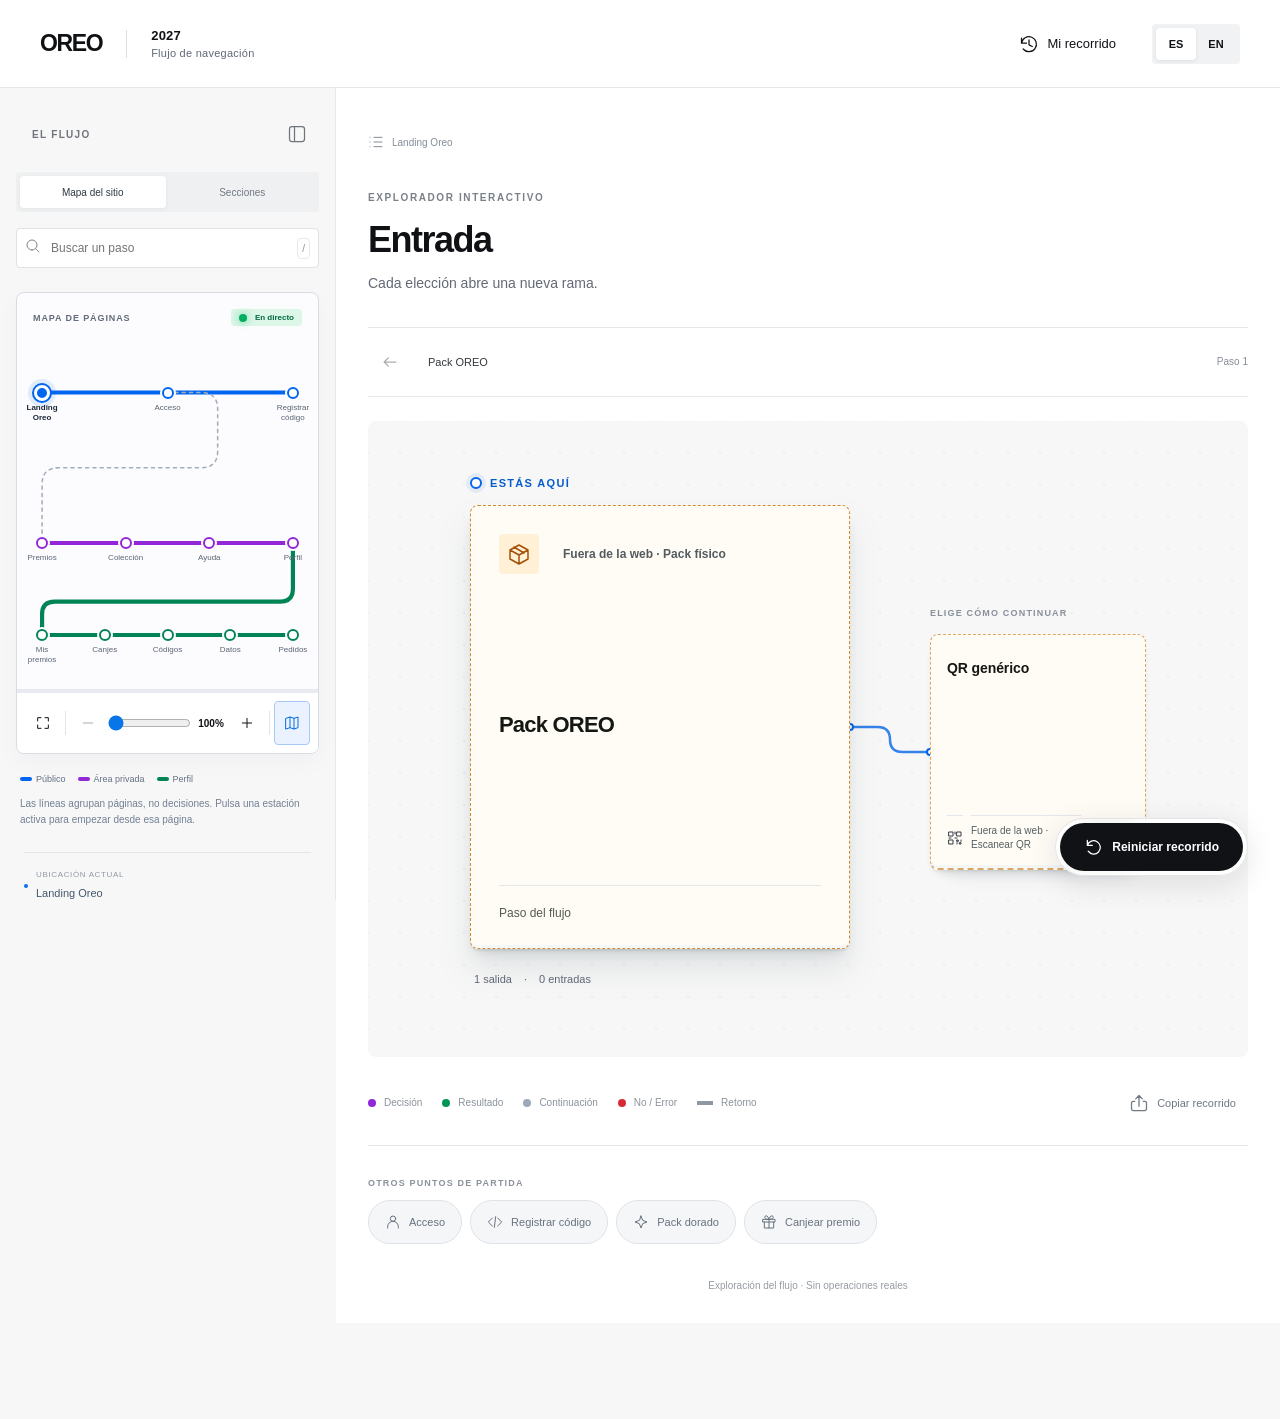
==== index.html @ 74e7ff07 "Expand dotted canvas when sidebar is collapsed" ====
<!doctype html>
<html lang="es">
<head><meta charset="utf-8"><meta name="viewport" content="width=device-width, initial-scale=1"><meta name="theme-color" content="#fafafa"><meta name="description" content="Explora, decisión a decisión, el flujo de navegación OREO 2027. Un árbol interactivo basado en FigJam."><title>OREO 2027 — Árbol de decisiones</title><link rel="stylesheet" href="style.css?v=20261016-canvas14"></head>
<body>
<a class="skip" href="#main">Saltar al flujo</a>
<header class="topbar"><div class="brand"><span class="wordmark">OREO</span><span class="brand-divider"></span><span class="project">2027<span>Flujo de navegación</span></span></div><div class="top-actions"><button class="text-btn" data-action="history" id="history-button"></button><div class="language" aria-label="Idioma"><button data-lang="es" aria-pressed="true">ES</button><button data-lang="en" aria-pressed="false">EN</button></div></div></header>
<button class="icon-btn mobile-index panel-reopen" data-action="index" aria-label="Desplegar panel lateral"></button><div class="shell"><aside id="sidebar" class="sidebar" aria-label="Mapa del sitio"><div class="side-head"><span id="index-label">EL FLUJO</span><button class="icon-btn mobile-index panel-toggle" data-action="index" aria-label="Plegar panel lateral"></button></div><div class="side-tabs"><button data-view="map" aria-pressed="true">Mapa del sitio</button><button data-view="steps" aria-pressed="false">Secciones</button></div><label class="search-wrap"><span id="search-icon"></span><input id="search" type="search" placeholder="Buscar un paso" aria-label="Buscar un paso" autocomplete="off"><kbd>/</kbd></label><nav id="sections"></nav><div class="location-note" id="location-note"></div><div class="side-foot"><span class="status-dot"></span><span id="source-label">145 pasos · 178 conexiones</span><a id="figma-link" href="https://www.figma.com/board/nktpG8guLMB3CYdt7mDvQu/OREO-2027?node-id=0-1" target="_blank" rel="noopener noreferrer">FigJam ↗</a></div></aside>
<div id="mobile-scrim" data-action="close-index"></div>
<main id="main" tabindex="-1"><div class="where-bar"><button id="where-button" data-action="locate" aria-label="Ver ubicación en el mapa"></button></div><div class="main-top"><div><div class="eyebrow" id="eyebrow">EXPLORADOR INTERACTIVO</div><h1 id="section-title">Área pública</h1><p class="subtitle" id="subtitle">Cada elección abre una nueva rama.</p></div><button class="text-btn reset" data-action="restart" id="reset-button"></button></div>
<div class="route-strip"><button class="icon-btn" id="back-button" data-action="back" aria-label="Paso anterior"></button><nav id="breadcrumb" aria-label="Recorrido"></nav><span id="step-count"></span></div>
<section id="stage" class="stage" aria-label="Árbol de decisiones"><svg id="wires" aria-hidden="true"></svg><div class="current-column"><div class="node-caption" id="current-caption">ESTÁS AQUÍ</div><div class="current-stack" id="current-stack"><div class="stack-sheets" id="stack-sheets"></div><article id="current-node" tabindex="-1"></article><span id="stack-tooltip" class="stack-tooltip" role="tooltip" hidden></span></div><div id="current-meta"></div></div><div class="choices-column"><div class="node-caption" id="choices-caption">ELIGE CÓMO CONTINUAR</div><div id="choices"></div></div></section>
<div class="canvas-footer"><div class="legend"><span><i class="legend-dot decision"></i><span id="legend-decision">Decisión</span></span><span><i class="legend-dot result"></i><span id="legend-result">Resultado</span></span><span><i class="legend-dot"></i><span id="legend-normal">Continuación</span></span><span><i class="legend-dot error"></i><span id="legend-error">No / Error</span></span><span><i class="legend-dash"></i><span id="legend-return">Retorno</span></span></div><button class="text-btn" data-action="share" id="share-button"></button></div>
<section class="quick-starts" aria-label="Puntos de partida"><div class="quick-heading" id="quick-title">OTROS PUNTOS DE PARTIDA</div><div id="quick-links"></div></section>
<footer class="note" id="note">Exploración del flujo · Sin operaciones reales</footer></main></div>
<dialog id="history-dialog" aria-labelledby="history-title"><div class="dialog-top"><div><div class="eyebrow" id="history-eyebrow">TU EXPLORACIÓN</div><h2 id="history-title">El camino hasta aquí.</h2></div><button class="icon-btn" data-action="close-history" aria-label="Cerrar"></button></div><p id="history-description">Selecciona un paso para volver a ese punto y explorar otra salida.</p><ol id="history-list"></ol><div class="dialog-bottom"><button class="text-btn" data-action="download" id="download-button"></button><button class="primary-btn" data-action="close-history" id="continue-button">Seguir explorando</button></div></dialog>
<div class="journey-dock"><button id="journey-reset" data-action="restart"></button></div>
<div id="toast" role="status" aria-live="polite"></div><div id="announcement" class="sr-only" aria-live="polite"></div>
<script type="module" src="app.js?v=20261016-canvas14"></script>
</body></html>
---- style.css ----
:root{font-family:-apple-system,BlinkMacSystemFont,"Segoe UI",Helvetica,Arial,sans-serif;color:#202124;background:#fafafa;font-synthesis:none;--blue:#0668e1;--ink:#202124;--muted:#6b7077;--line:#e6e7ea;--red:#bf3b28}*{box-sizing:border-box}body{margin:0}button,input,a{-webkit-tap-highlight-color:transparent}button,input{font:inherit}button{cursor:pointer;color:inherit}button:disabled{cursor:default;opacity:.35}button{border:0;background:none}button:focus-visible,a:focus-visible,input:focus-visible,[tabindex]:focus-visible{outline:3px solid #1680fb;outline-offset:4px}a{color:var(--blue);text-decoration:none}svg.icon{width:20px;height:20px;fill:none;stroke:currentColor;stroke-width:1.5;stroke-linecap:round;stroke-linejoin:round;flex:none}button svg{pointer-events:none}.topbar{height:88px;padding:0 40px;display:flex;align-items:center;justify-content:space-between;border-bottom:1px solid var(--line);background:#fff;position:relative;z-index:5}.brand{display:flex;align-items:center;gap:24px}.wordmark{font-size:23px;letter-spacing:-1.4px;font-weight:900;color:#075cb9}.brand-divider{height:28px;width:4px;background:#dedfe2}.project{font-size:13px;line-height:1.5;font-weight:600;letter-spacing:.02em}.project span{display:block;font-size:11px;color:var(--muted);font-weight:400}.top-actions{display:flex;align-items:center;gap:24px}.text-btn{display:inline-flex;align-items:center;justify-content:center;gap:8px;font-size:13px;font-weight:500;min-height:44px;padding:8px 12px;border-radius:8px;transition:background .18s,color .18s;white-space:nowrap}.text-btn:hover,.icon-btn:hover{background:#efeff1}.icon-btn{height:44px;min-width:44px;border-radius:12px;display:inline-flex;align-items:center;justify-content:center;transition:background .18s}.language{display:flex;background:#f1f2f4;padding:4px;border-radius:8px}.language button{min-height:32px;min-width:40px;font-size:11px;font-weight:600;border-radius:8px;transition:background .2s,box-shadow .2s}.language button[aria-pressed=true]{background:#fff;box-shadow:0 1px 4px #00000015}.shell{display:grid;grid-template-columns:248px minmax(0,1fr);min-height:calc(100dvh - 88px)}.sidebar{border-right:1px solid var(--line);padding:32px 16px 24px;background:#fafafa;display:flex;flex-direction:column;position:sticky;top:0;height:calc(100dvh - 88px);overflow:auto}.side-head{display:flex;align-items:center;justify-content:space-between;padding:0 16px 20px;font-size:10px;letter-spacing:.13em;font-weight:600;color:#70757d}.search-wrap{display:flex;align-items:center;gap:8px;border:1px solid #e0e2e5;background:#fff;border-radius:8px;padding:0 8px;margin-bottom:24px;min-height:40px}.search-wrap svg{width:16px;height:16px;color:#7e848b}.search-wrap input{border:0;background:transparent;min-width:0;outline:none;width:100%;height:40px;font-size:12px}.search-wrap:focus-within{border-color:var(--blue);box-shadow:0 0 0 3px #0668e112}.search-wrap input:focus-visible{outline:none}kbd{font-family:inherit;font-size:10px;padding:4px 4px;border:1px solid #e8e9ec;border-radius:4px;color:#8c929a}#sections{display:flex;flex-direction:column;gap:4px}.section-link{display:flex;gap:12px;text-align:left;align-items:center;padding:12px;border-radius:8px;width:100%;font-size:12px;line-height:1.4;min-height:44px;transition:background .18s}.section-link:hover{background:#f0f1f4}.section-link.active{color:#075fc7;background:#eaf2fd}.section-link .number{font-size:10px;color:#8a9098;min-width:16px;font-variant-numeric:tabular-nums}.section-link.active .number{color:#075fc7}.section-link .tiny-dot{width:4px;height:4px;background:var(--blue);border-radius:50%;margin-left:auto;flex:none}.search-result{display:block;padding:12px;border-radius:8px;text-align:left;font-size:12px;line-height:1.5}.search-result:hover{background:#eaf2fd}.search-result small{display:block;color:#777e87;font-size:10px;margin-bottom:4px}.no-results{padding:16px;font-size:12px;line-height:1.6;color:var(--muted)}.side-foot{margin-top:auto;padding:32px 12px 0;display:flex;align-items:center;flex-wrap:wrap;gap:8px;color:#767d86;font-size:10px;line-height:1.6}.side-foot a{display:block;width:100%;padding-left:16px;margin-top:4px}.status-dot{width:4px;height:4px;border-radius:50%;background:#6f7886}main{background:#fff;padding:52px 56px 24px;min-width:0}.main-top{display:flex;align-items:center;justify-content:space-between;gap:20px;max-width:1120px;margin:auto}.eyebrow{font-size:10px;letter-spacing:.16em;font-weight:600;color:#7a8088;margin-bottom:16px}h1{font-size:36px;line-height:1.15;font-weight:600;letter-spacing:-1.5px;margin:0;max-width:780px}.subtitle{font-size:14px;color:#7a7e86;margin:12px 0 0;line-height:1.6}.reset{color:#737983}.route-strip{max-width:1120px;margin:32px auto 0;display:flex;gap:8px;align-items:center;padding:12px 0;border-top:1px solid var(--line);border-bottom:1px solid var(--line)}#breadcrumb{display:flex;gap:4px;align-items:center;flex:1;min-width:0;overflow:hidden}.crumb{font-size:11px;padding:8px;border-radius:8px;overflow:hidden;text-overflow:ellipsis;white-space:nowrap;max-width:168px;min-height:36px;color:#727982}.crumb:hover{background:#f3f4f5}.crumb.current{color:#33383f;font-weight:500}.crumb-separator{font-size:12px;color:#b1b6bc;flex:none}.crumb-ellipsis{color:#777}.route-strip>span{font-size:10px;color:#868c94;white-space:nowrap;font-variant-numeric:tabular-nums;padding-left:8px}.stage{position:relative;display:grid;grid-template-columns:minmax(240px,1fr) minmax(260px,1fr);gap:96px;align-items:center;min-height:416px;padding:52px 16px 44px;max-width:1120px;margin:auto}.node-caption{font-size:9px;letter-spacing:.13em;font-weight:600;color:#89909a;margin-bottom:16px}.current-column,.choices-column{min-width:0;position:relative;z-index:1}.current-column{align-self:center}.current-column .node-caption{color:var(--blue)}#current-node{border:1px solid #c4daf5;background:linear-gradient(150deg,#fff,#fbfdff);border-radius:16px;padding:28px;box-shadow:0 8px 28px -20px #0a438d45;position:relative;overflow-wrap:anywhere}.node-symbol{display:inline-flex;align-items:center;justify-content:center;background:#edf5ff;color:#0967d3;width:40px;height:40px;border-radius:12px;margin-bottom:24px}.node-symbol svg{width:20px;height:20px}#current-node h2{font-size:21px;letter-spacing:-.55px;font-weight:500;line-height:1.45;margin:0;white-space:pre-line}#current-node .node-type{font-size:10px;color:#737f8e;margin-top:24px;display:flex;align-items:center;gap:8px}#current-meta{display:flex;gap:12px;flex-wrap:wrap;padding:16px 4px;color:#8b9199;font-size:10px}.current-node-error{border-color:#efc6bf!important;background:#fffbfa!important}.current-node-error .node-symbol{background:#fff0eb;color:var(--red)}#choices{display:flex;flex-direction:column;gap:12px}.choice{position:relative;text-align:left;padding:16px 40px 16px 20px;border:1px solid #e2e5e9;border-radius:12px;background:#fff;min-height:72px;transition:background .2s,border-color .2s,box-shadow .2s,transform .2s;width:100%;overflow-wrap:anywhere}.choice:hover{background:#f7faff;border-color:#a0c7f3;box-shadow:0 4px 16px -10px #0668e133;transform:translateX(3px)}.choice:hover .choice-arrow{color:var(--blue);transform:translateX(2px)}.choice-arrow{position:absolute;right:16px;top:50%;transform:translateY(-50%);color:#a6aeb8;transition:color .2s}.choice:hover .choice-arrow{transform:translate(2px,-50%)}.choice-arrow svg{width:16px;height:16px}.choice-title{font-size:13px;line-height:1.55;white-space:pre-line;display:block;font-weight:450}.edge-label{display:flex;align-items:center;gap:4px;font-size:10px;font-weight:600;color:#0768d9;margin-bottom:8px}.edge-label svg{width:12px;height:12px}.choice.error .edge-label{color:var(--red)}.choice.error:hover{border-color:#e4a99e;background:#fffafa}.choice.return .edge-label{color:#737d88}.destination{font-size:9px;color:#89919b;display:block;margin-top:8px;letter-spacing:.02em}.choice:hover .destination{color:#66778e}#wires{position:absolute;inset:0;pointer-events:none;z-index:0;width:100%;height:100%;overflow:visible}.wire{fill:none;stroke:#d6dce3;stroke-width:1.25;transition:stroke .2s}.wire.error{stroke:#e2b3aa}.wire.return{stroke-dasharray:4 4}.wire.highlight{stroke:var(--blue);stroke-width:1.75}.wire.error.highlight{stroke:var(--red)}.stage.animate .current-column,.stage.animate .choices-column{animation:appear .26s ease both}.stage.animate .choices-column{animation-delay:.04s}@keyframes appear{from{opacity:.2;transform:translateY(7px)}to{opacity:1;transform:translateY(0)}}.end-card{padding:24px;border:1px dashed #d6dce3;border-radius:12px;text-align:left;background:#fcfcfd}.end-card svg{color:#8e98a5;margin-bottom:12px}.end-card h3{font-size:16px;font-weight:500;margin:0 0 8px}.end-card p{color:#7c838d;font-size:12px;line-height:1.6;margin:0 0 16px}.end-card .text-btn{padding-left:0;color:var(--blue)}.canvas-footer{max-width:1120px;margin:0 auto;display:flex;align-items:center;justify-content:space-between;border-bottom:1px solid var(--line);padding-bottom:20px;gap:16px}.legend{display:flex;gap:20px;font-size:10px;color:#8b929b;flex-wrap:wrap}.legend>span{display:flex;align-items:center;gap:8px}.legend-dot{display:inline-block;width:4px;height:4px;border-radius:50%;background:#9ca9b8}.legend-dot.error{background:#d48d7f}.legend-dash{width:16px;border-top:4px dashed #8e98a5}.canvas-footer .text-btn{font-size:11px;color:#6f7883}.quick-starts{max-width:1120px;margin:32px auto 0}.quick-heading{font-size:9px;font-weight:600;letter-spacing:.13em;color:#8b929c;margin-bottom:12px}#quick-links{display:flex;gap:8px;flex-wrap:wrap}.quick-link{display:flex;align-items:center;gap:8px;border:1px solid #e7e9ed;border-radius:100px;padding:8px 16px;font-size:11px;color:#68727f;min-height:40px;transition:background .2s}.quick-link:hover{background:#f6f8fb;color:#1665bb}.quick-link svg{width:16px;height:16px}.note{text-align:center;color:#969ca4;font-size:10px;padding:36px 0 8px}.mobile-index{display:none}.skip{position:fixed;top:-100px;left:16px;padding:12px;background:#fff;z-index:100}.skip:focus{top:12px}.sr-only{position:absolute;left:-10000px;width:4px;height:4px;overflow:hidden}dialog{border:1px solid #e9eaee;border-radius:24px;padding:32px;width:min(620px,calc(100% - 32px));max-height:85dvh;color:var(--ink);box-shadow:0 24px 100px #0d172b22}dialog::backdrop{background:#16213435;backdrop-filter:blur(8px)}.dialog-top{display:flex;align-items:flex-start;justify-content:space-between;gap:20px}.dialog-top h2{font-size:27px;letter-spacing:-.8px;font-weight:500;margin:0}.dialog-top .eyebrow{margin-bottom:8px}dialog>p{font-size:13px;color:#7b818a;line-height:1.6;margin:20px 0}#history-list{list-style:none;padding:0;margin:24px 0;max-height:44dvh;overflow:auto;counter-reset:step}#history-list li{position:relative;padding-bottom:12px}#history-list li:not(:last-child):before{content:"";position:absolute;left:20px;top:44px;bottom:0;border-left:4px solid #e1e6ed}#history-list button{display:flex;align-items:flex-start;gap:16px;width:100%;text-align:left;border-radius:8px;padding:8px 0}#history-list button:hover{background:#f7f9fc}.history-num{border-radius:50%;width:40px;height:40px;display:grid;place-items:center;background:#f3f5f8;color:#7b8694;font-size:11px;flex:none}.history-copy{font-size:13px;line-height:1.5;padding-top:4px}.history-copy small{display:block;font-size:10px;color:#89929c;margin-top:4px}.history-current .history-num{background:#eaf3ff;color:#0867d7}.dialog-bottom{display:flex;align-items:center;justify-content:space-between;gap:12px;border-top:1px solid var(--line);padding-top:20px}.primary-btn{background:#0671ed;color:#fff;border-radius:8px;padding:12px 16px;font-size:13px;min-height:44px}.primary-btn:hover{background:#005cc5}#toast{position:fixed;bottom:24px;left:50%;transform:translate(-50%,16px);background:#242b34;color:#fff;padding:12px 20px;border-radius:12px;font-size:12px;box-shadow:0 6px 24px #0002;opacity:0;pointer-events:none;transition:opacity .2s,transform .2s;z-index:40;max-width:calc(100% - 32px);text-align:center}#toast.visible{opacity:1;transform:translate(-50%,0)}#mobile-scrim{display:none}
@media(min-width:1552px){main{padding-top:64px}.stage{min-height:480px;padding-top:64px;padding-bottom:64px;gap:144px}h1{font-size:42px}}
@media(max-width:1200px){.shell{grid-template-columns:216px minmax(0,1fr)}main{padding:40px 32px 24px}.stage{gap:56px;padding-left:0;padding-right:0;grid-template-columns:minmax(200px,1fr) minmax(200px,1fr)}#current-node{padding:24px}#current-node h2{font-size:19px}h1{font-size:30px}.topbar{padding:0 28px}.crumb{max-width:120px}}
@media(max-width:900px){.shell{grid-template-columns:1fr}.sidebar{position:fixed;top:72px;left:0;width:280px;height:calc(100dvh - 72px);z-index:30;transform:translateX(-101%);transition:transform .25s}.sidebar.open{transform:translateX(0)}body.index-open #mobile-scrim{display:block;position:fixed;inset:72px 0 0;background:#1b253837;backdrop-filter:blur(4px);z-index:25}.mobile-index{display:inline-flex}.topbar{height:72px;padding:0 20px}.shell{min-height:calc(100dvh - 72px)}.side-head{padding-bottom:8px}.stage{gap:72px}.top-actions{gap:8px}main{padding:36px 24px 20px}.project span{display:none}.brand{gap:16px}.brand-divider{height:20px}.route-strip{margin-top:28px}}
@media(max-width:600px){.topbar{padding:0 16px}.brand{gap:12px}.wordmark{font-size:21px}.top-actions>.text-btn{width:44px;padding:0;font-size:0;gap:0}.top-actions>.text-btn svg{width:20px;height:20px}.language{padding:4px}.language button{min-width:32px;min-height:36px}.top-actions{gap:4px}.project{font-size:11px}.brand-divider{display:none}main{padding:32px 16px 20px}.main-top{gap:8px;align-items:flex-start}.main-top .reset{font-size:0;padding:0;min-width:44px}.main-top .reset svg{width:16px;height:16px}h1{font-size:27px;letter-spacing:-.9px}.eyebrow{font-size:8px;margin-bottom:12px}.subtitle{font-size:12px;margin-top:8px}.route-strip{margin-top:24px;padding:8px 0;gap:0}.route-strip>span{display:none}.crumb{font-size:10px;max-width:128px;padding:8px}.stage{grid-template-columns:minmax(0,1fr);gap:44px;padding:32px 0 28px;min-height:0}.current-column{width:100%;padding-left:16px}.choices-column{padding-left:32px}.node-caption{font-size:8px;margin-bottom:12px}#current-node{padding:24px}#current-node h2{font-size:20px}.node-symbol{margin-bottom:16px;width:36px;height:36px}#current-node .node-type{margin-top:16px}#current-meta{font-size:9px;padding-bottom:0}.choice{padding:16px 36px 16px 16px;min-height:76px}.choice-title{font-size:13px}.choice:hover{transform:none}.canvas-footer{align-items:flex-start;gap:8px;padding-bottom:16px}.legend{gap:8px;font-size:9px;padding-top:16px}.canvas-footer .text-btn{font-size:0;width:44px;padding:0;gap:0;flex:none}.quick-starts{margin-top:28px}.quick-link{font-size:10px;padding:8px 12px;min-height:44px}.note{font-size:9px;padding-top:28px}dialog{padding:24px 20px;border-radius:20px}.dialog-top h2{font-size:24px}.dialog-bottom{flex-wrap:wrap}.dialog-bottom .primary-btn{flex:1}#toast{bottom:16px;width:max-content;max-width:calc(100% - 32px)}}
@media(prefers-reduced-motion:reduce){*,*:before,*:after{animation:none!important;transition:none!important;scroll-behavior:auto!important}}
.side-tabs{display:flex;background:#eff0f2;border-radius:8px;padding:4px;margin:0 0 16px;gap:4px}.side-tabs button{flex:1;font-size:10px;min-height:32px;border-radius:8px;color:#717983}.side-tabs button[aria-pressed=true]{background:#fff;box-shadow:0 1px 4px #0000000d;color:#303944}.map-group-label{color:#8a929c;font-size:8px;letter-spacing:.12em;font-weight:600;margin:4px 12px 8px;padding:0;text-align:left}.map-group-label.group-link{margin-top:20px;min-height:28px;margin-bottom:4px}.map-branch{position:relative;margin-left:16px;padding-left:8px;border-left:4px solid #e3e7ed;display:flex;flex-direction:column;gap:4px}.map-branch.nested{margin-left:20px;padding-left:8px;margin-top:4px;margin-bottom:8px}.map-page{min-height:36px;display:flex;align-items:center;gap:8px;text-align:left;padding:8px 8px;border-radius:8px;font-size:11px;line-height:1.35;width:100%;color:#727a84;transition:background .2s,color .2s}.map-page:hover{background:#f0f3f7;color:#343e4a}.map-page.active{color:#0765d1;background:#e8f1fd;font-weight:500}.page-glyph{width:8px;height:12px;border:1px solid currentColor;border-radius:4px;opacity:.65;flex:none}.you-dot{height:4px;width:4px;background:#0871ed;border-radius:50%;flex:none}.map-page .you-dot{margin-left:auto}.nested .map-page{font-size:10px;min-height:32px}.location-note{margin:24px 8px 0;padding-top:16px;border-top:1px solid var(--line);display:flex;align-items:center;gap:8px;font-size:11px;line-height:1.5;color:#45576d}.location-note small{display:block;letter-spacing:.08em;font-size:8px;color:#9299a2;margin-bottom:4px}.where-bar{max-width:1120px;margin:-16px auto 32px;display:flex;align-items:center}.where-bar button{display:inline-flex;align-items:center;gap:8px;font-size:10px;color:#838d99;border-radius:8px;padding:8px 0;text-align:left;min-height:36px}.where-bar button:hover{color:#0769d9}.where-bar .icon{width:16px;height:16px}.where-bar span{display:flex;align-items:center;gap:8px;flex-wrap:wrap}.where-bar i{font-size:10px;font-style:normal;color:#bcc2ca}.side-foot{padding-top:20px}.side-head{padding-bottom:16px}@media(max-width:600px){.where-bar{margin:-12px auto 24px}.where-bar button{font-size:9px;min-height:44px}.where-bar span{gap:8px}.map-page{min-height:44px}.nested .map-page{min-height:40px}.side-tabs button{min-height:40px}}

/* Semantic accents remain restrained; inactive destinations are informational. */
#current-node.tone-decision{background:linear-gradient(140deg,#fff,#f7f3ff);border-color:#d8cbed}.tone-decision .node-symbol{background:#eee7fa;color:#7652a4}
#current-node.tone-result{background:linear-gradient(140deg,#fff,#f0faf5);border-color:#b5dbc9}.tone-result .node-symbol{background:#e4f3eb;color:#30795b}
#current-node.tone-golden{background:linear-gradient(140deg,#fff,#fff9eb);border-color:#e7d5a8}.tone-golden .node-symbol{background:#fcf0d3;color:#8c6a20}
.choice.tone-decision:not(:disabled){border-left:4px solid #c8b6e3;background:#fdfbff}.choice.tone-result:not(:disabled){border-left:4px solid #a2d0b8;background:#f9fdfb}.choice.tone-golden:not(:disabled){border-left:4px solid #e0c580;background:#fffdfa}
.choice:disabled{opacity:1;background:#f5f6f8;border:1px solid #e6e8ec;color:#69727e;cursor:not-allowed;box-shadow:none;transform:none}.choice:disabled .choice-arrow{color:#99a1ac;transform:translateY(-50%)}.choice:disabled .edge-label{color:#767f8b}.choice:disabled .destination{color:#78818c}.inactive-caption{display:block;margin-top:8px;font-size:9px;color:#747e8a}.map-page:disabled,.search-result:disabled,.section-link:disabled{opacity:1;color:#8b929b;cursor:not-allowed;background:transparent}.map-page:disabled .page-glyph{opacity:.35}.section-link:disabled .number{opacity:.5}.map-page:disabled:hover,.search-result:disabled:hover,.section-link:disabled:hover{background:transparent;color:#8b929b}.legend-dot.decision{background:#ad93d0}.legend-dot.result{background:#7fb79c}

/* Compact transit-style page locator. Separate from decision connectivity. */
@media(min-width:900px){.shell{grid-template-columns:336px minmax(0,1fr)}.sidebar{padding:24px 16px}.stage{grid-template-columns:minmax(180px,1fr) minmax(180px,1fr);gap:48px}main{padding-left:32px;padding-right:32px}}
.metro-panel{border:1px solid #d8dce3;border-radius:16px;background:#fcfcfe;box-shadow:0 8px 24px #16213b08;overflow:hidden}.metro-heading{display:flex;justify-content:space-between;gap:8px;align-items:center;padding:16px 16px 8px;font-size:9px;letter-spacing:.1em;color:#626c7c;font-weight:600}.metro-live{font-size:8px;letter-spacing:0;color:#287357;background:#eaf5ef;padding:4px 8px;border-radius:4px}.metro-viewport{overflow:auto;max-height:400px;overscroll-behavior:contain;scrollbar-width:thin}.metro-canvas{position:relative;aspect-ratio:288/340;min-height:0;transition:width .2s}.metro-tracks{width:100%;height:100%;position:absolute;inset:0;fill:none}.track{stroke-width:3;stroke-linecap:round;stroke-linejoin:round}.track.public{stroke:#0065ef}.track.private{stroke:#9227d8}.track.profile{stroke:#008456}.track.transfer{stroke:#a3aebd;stroke-width:1.5;stroke-dasharray:3 4}.metro-station{position:absolute;transform:translate(-50%,-50%);width:44px;height:44px;display:grid;place-items:center;padding:0;color:#0065ef;border-radius:12px}.metro-station.private{color:#9227d8}.metro-station.profile{color:#008456}.station-ring{width:12px;height:12px;border:2px solid currentColor;background:#fff;border-radius:50%;box-shadow:0 0 0 2px #fcfcfe;transition:box-shadow .15s,transform .15s}.metro-station.visited .station-ring{background:currentColor}.metro-station.current .station-ring{width:16px;height:16px;background:currentColor;border:3px solid #fff;box-shadow:0 0 0 2px currentColor,0 0 0 6px #0668e11c}.metro-station:hover .station-ring,.metro-station.inspected .station-ring{transform:scale(1.2);box-shadow:0 0 0 4px #dce5f1}.station-name{position:absolute;top:32px;font-size:8px;font-weight:500;line-height:1.3;color:#5a6575;white-space:nowrap;text-align:center;pointer-events:none}.metro-station.current .station-name{color:#1c283a;font-weight:700}.metro-tooltip{min-height:72px;display:flex;gap:8px;align-items:center;padding:12px 16px;border-top:4px solid #e8eaf0;background:white;font-size:11px;line-height:1.4}.metro-tooltip strong{font-weight:600;display:block}.metro-tooltip small{display:block;font-size:10px;color:#697585;margin-top:4px}.metro-tip-dot{width:8px;height:8px;border-radius:50%;background:#0065ef;flex:none}.metro-tip-dot.private{background:#9227d8}.metro-tip-dot.profile{background:#008456}.metro-controls{display:flex;align-items:center;padding:8px;gap:0;border-top:4px solid #e8eaf0;background:white}.metro-controls button{width:36px;height:44px;display:grid;place-items:center;border-radius:8px;flex:none}.metro-controls button:hover{background:#eff4fc}.metro-controls svg{width:16px;height:16px;fill:none;stroke:currentColor;stroke-width:1.5;stroke-linecap:round;stroke-linejoin:round}.metro-controls input{min-width:24px;width:100%;height:32px;accent-color:#0875e9}.metro-controls output{font-size:10px;font-weight:600;min-width:36px;text-align:center;font-variant-numeric:tabular-nums}.metro-divider{height:24px;width:4px;background:#e1e4ea;margin:0 4px;flex:none}.metro-controls [data-metro=toggle]{background:#eaf2ff;color:#076cdb;border:1px solid #a7c9f8}.metro-panel.collapsed .metro-viewport{display:none}.metro-key{display:flex;gap:12px;flex-wrap:wrap;font-size:9px;color:#647082;padding:16px 4px 0}.metro-key span{display:flex;gap:4px;align-items:center}.metro-key span:before{content:'';width:12px;border-top:4px solid #0065ef;border-radius:4px}.metro-key .private:before{border-color:#9227d8}.metro-key .profile:before{border-color:#008456}.metro-note{font-size:10px;line-height:1.6;color:#738092;margin:8px 4px}.metro-panel.collapsed [data-metro=toggle]{background:white}.location-note{margin-top:16px}
@media(max-width:900px){.sidebar{width:min(352px,calc(100vw - 16px))}}@media(max-width:600px){.metro-controls button{width:40px}.metro-heading{padding-top:12px}.station-name{font-size:9px}.metro-viewport{max-height:360px}.metro-controls output{min-width:36px}}

/* Unified four-pixel spatial scale and correlated corners. */
:root{--blue:#0666f5;--ink:#111216;--muted:#616977;--line:#e5e7eb;--red:#d62b36;--radius-card:16px;--radius-inner:12px;--radius-control:8px;background:#f7f7f8;color:var(--ink)}
body{padding-bottom:96px}.topbar,main{background:#fff}.sidebar{background:#f7f7f8}.wordmark{color:#101114}h1{color:#101114}.subtitle{color:#636975}
#current-node,.choice,.end-card,.metro-panel{border-radius:var(--radius-card)}#current-node{padding:24px;background:#fff;border-color:#90b6fa;box-shadow:0 8px 24px #122c580c}.choice{padding:16px 48px 16px 20px}.node-symbol,.metro-controls button,.primary-btn,.icon-btn{border-radius:var(--radius-inner)}.language,.text-btn,.search-wrap,.side-tabs,.quick-link,.search-result,.section-link{border-radius:var(--radius-control)}.language button,.side-tabs button{border-radius:4px}.brand-divider,.metro-divider{width:1px}
.context-badge{display:block;width:fit-content;padding:4px 8px;margin:0 0 16px;border-radius:8px;background:#edf3ff;color:#0758d0;font-size:10px;font-weight:600;line-height:1.6}.context-badge.physical{color:#92410b;background:#fff1da;border:1px dashed #cb750d}.context-badge.system{color:#7040aa;background:#f3eaff}.choice-context{display:flex;align-items:center;gap:8px;font-size:9px;color:#0758d0;margin-bottom:8px;line-height:1.5}.choice-context svg{width:16px;height:16px}.choice-context.physical{color:#92410b}.choice-context.system{color:#7040aa}.choice:disabled .choice-context{color:#737b87}
#current-node:has(.context-badge.physical){border:1px dashed #d18a32;background:#fffcf6}#current-node:has(.context-badge.physical) .node-symbol{color:#a55008;background:#fff0d6}.choice:has(.choice-context.physical){border-style:dashed;border-color:#dca667;background:#fffcf6}
#current-node.tone-decision{border-color:#b99ae5;background:#fbf8ff}.tone-decision .node-symbol{color:#7824c9;background:#f0e5ff}.choice.tone-decision:not(:disabled){border-left:4px solid #9028da}.tone-result .node-symbol{color:#00834f;background:#dff6e9}.choice.tone-result:not(:disabled){border-left:4px solid #009554}.choice.tone-golden:not(:disabled){border-left:4px solid #e5a000}.choice.error:not(:disabled){border-left:4px solid #d62b36}.choice:hover{border-color:#0666f5;background:#f3f7ff}.choice.error:hover{border-color:#d62b36;background:#fff4f3}.wire{stroke:#a1b2c9}.wire.error{stroke:#d62b36}.wire.highlight{stroke:#0666f5}.legend-dot.error{background:#d62b36}.legend-dot.decision{background:#9028da}.legend-dot.result{background:#009554}.legend-dot{width:8px;height:8px}
.metro-station{color:#0065ef}.metro-station.private{color:#9227d8}.metro-station.profile{color:#008456}.metro-station:disabled{opacity:1;cursor:default}.metro-station:disabled .station-ring{border-color:#9099a7;background:#eceef2;box-shadow:0 0 0 2px #fff}.metro-station:disabled .station-name{color:#737d8c}.metro-station:disabled:hover .station-ring{transform:none}.metro-key span:before{border-top-width:4px}.track{stroke-width:4}.station-ring{width:12px;height:12px}.metro-station.current .station-ring{width:16px;height:16px}.metro-live{background:#dcf6e8;color:#00693f;border-radius:4px}
.journey-dock{position:fixed;bottom:24px;right:32px;z-index:20;padding:4px;border:1px solid #e2e4e8;border-radius:20px;background:#ffffffdb;backdrop-filter:blur(16px);box-shadow:0 8px 32px #1016221c}.journey-dock button{display:flex;align-items:center;justify-content:center;gap:8px;min-height:48px;padding:12px 20px;border-radius:16px;background:#111216;color:white;font-size:12px;font-weight:600;transition:background .2s,transform .2s}.journey-dock button:hover{background:#0666f5}.journey-dock button:active{transform:scale(.98)}.journey-dock svg{width:20px;height:20px}.main-top .reset{display:none}#toast{bottom:104px}
@media(max-width:600px){.journey-dock{left:16px;right:16px;bottom:16px}.journey-dock button{width:100%}.choice{padding:16px 40px 16px 16px}.context-badge{font-size:10px}.choice-context{font-size:10px}.sidebar{padding-bottom:96px}.station-name{font-size:8px}.metro-controls button{width:36px}.metro-controls output{min-width:32px}}
/* Page stations, anchored previews, and decision geometry. */
#current-node.tone-decision,.choice.tone-decision{border-radius:8px}.quick-link{border-radius:999px;padding:12px 16px;min-height:44px;background:#f5f6f8;border:1px solid #dfe3e9}.quick-link:hover{background:#eaf2ff;border-color:#9bbef7}.context-badge.module{color:#596170;background:#edf0f4}.choice-context.module{color:#596170}
.metro-live{display:inline-flex;align-items:center;gap:8px}.metro-live i{width:8px;height:8px;border-radius:50%;background:#00af62;box-shadow:0 0 8px #00b96890;animation:live-pilot 2s ease-in-out infinite}@keyframes live-pilot{0%,100%{opacity:1;box-shadow:0 0 8px #00b96890}50%{opacity:.45;box-shadow:0 0 4px #00b96840}}
.station-tooltip{position:fixed;z-index:100;width:272px;max-width:calc(100vw - 24px);border-radius:16px;background:#08090b;color:#fff;box-shadow:0 12px 32px #0003;pointer-events:auto;font-size:12px;line-height:1.5}.station-tooltip[hidden]{display:none}.station-tooltip:after{content:'';position:absolute;bottom:-6px;left:var(--tip-arrow);width:12px;height:12px;background:#08090b;transform:translateX(-50%) rotate(45deg);border-radius:2px}.station-tooltip.below:after{bottom:auto;top:-6px;background:#1d1e21}.station-tooltip-head{display:flex;align-items:center;gap:8px;padding:12px 16px;background:#1d1e21;border-radius:16px 16px 0 0;border-bottom:1px solid #ffffff12}.station-tooltip-head strong{font-weight:500;flex:1}.station-tooltip-head>span:last-child{color:#aab0bb}.station-tooltip-body{padding:12px 16px 16px}.station-tooltip-body small{font-size:10px;color:#aeb7c6}.station-tooltip-body p{margin:8px 0 12px;font-size:12px;line-height:1.6}.tooltip-hint{font-size:10px;color:#8ebcff}.station-tooltip .metro-tip-dot{width:8px;height:8px;background:#4d9cff}.station-tooltip .metro-tip-dot.private{background:#bf7bff}.station-tooltip .metro-tip-dot.profile{background:#36d499}
@media(prefers-reduced-motion:reduce){.metro-live i{animation:none;opacity:1}}

/* Persistent navigation, with a two-row compact header on phones. */
:root{--header-height:88px}html{scroll-padding-top:calc(var(--header-height) + 16px)}.topbar{position:sticky;top:0;z-index:40;height:var(--header-height);background:#fffffff2;backdrop-filter:blur(16px);-webkit-backdrop-filter:blur(16px)}.shell{min-height:calc(100dvh - var(--header-height))}.sidebar{top:var(--header-height);height:calc(100dvh - var(--header-height));overscroll-behavior:contain}.topbar .project{min-width:0}.topbar .language{flex:none}.topbar button{flex-shrink:0}#main{scroll-margin-top:calc(var(--header-height) + 16px)}
@media(max-width:900px){:root{--header-height:72px}.sidebar{top:var(--header-height);height:calc(100dvh - var(--header-height))}body.index-open #mobile-scrim{top:var(--header-height)}.topbar .project span{display:block}.topbar{gap:16px}.top-actions{gap:8px}}
@media(max-width:600px){:root{--header-height:112px}.topbar{display:grid;grid-template-columns:minmax(0,1fr) auto;grid-template-rows:44px 44px;align-items:center;gap:0 8px;padding:12px 16px}.topbar .brand{grid-row:1;grid-column:1;gap:12px;min-width:0}.topbar .project{font-size:12px;line-height:1.4;letter-spacing:0}.topbar .project span{display:block;font-size:10px;white-space:nowrap}.topbar .wordmark{font-size:20px}.topbar .top-actions{display:contents}.topbar .language{grid-row:1;grid-column:2;justify-self:end}.topbar .language button{min-width:36px;min-height:36px}.topbar .top-actions>.mobile-index{grid-row:2;grid-column:1;justify-self:start;margin-left:-8px}.topbar #history-button{grid-row:2;grid-column:2;justify-self:end;font-size:12px;gap:8px;width:auto;padding:8px 0;min-height:44px;white-space:nowrap}.topbar #history-button svg{width:20px;height:20px}.sidebar{width:min(352px,calc(100vw - 16px));padding-bottom:24px}.shell{min-width:0}.journey-dock{bottom:max(16px,env(safe-area-inset-bottom))}body{padding-bottom:calc(96px + env(safe-area-inset-bottom))}.metro-viewport{max-height:min(360px,40dvh)}}

/* Compact workflow cards: 8px shell, 4px inset corners. */
:root{--radius-card:8px;--radius-inner:4px;--radius-control:4px}
#current-node,.choice,.end-card,.metro-panel,dialog,.station-tooltip{border-radius:8px}
.station-tooltip-head{border-radius:8px 8px 0 0}
#current-node{display:grid;grid-template-columns:40px minmax(0,1fr);column-gap:16px;row-gap:8px;padding:20px;background:#fff;box-shadow:0 4px 16px #10162208}
#current-node .node-symbol{grid-column:1;grid-row:1 / 4;align-self:center;width:40px;height:40px;margin:0;border-radius:4px;background:transparent}
#current-node .context-badge{grid-column:2;margin:0;padding:0;background:transparent;border:0;border-radius:4px;font-size:10px;color:#616977;line-height:1.5}
#current-node h2{grid-column:2;font-size:17px;line-height:1.5;letter-spacing:-.32px}
#current-node .node-type{grid-column:2;margin:0;font-size:10px}
#current-node:before{content:'';position:absolute;left:68px;top:16px;bottom:16px;width:1px;background:#e5e7eb}
.choice{display:grid;grid-template-columns:32px minmax(0,1fr);column-gap:16px;row-gap:4px;min-height:88px;padding:16px 40px 16px 16px;border-radius:8px;box-shadow:0 2px 8px #10162205}
.choice-symbol{grid-column:1;grid-row:1 / 7;align-self:center;display:flex;justify-content:center;color:#333b48}
.choice-symbol .icon{width:24px;height:24px}
.choice:before{content:'';position:absolute;left:56px;top:12px;bottom:12px;width:1px;background:#e5e7eb}
.choice-context,.choice-title,.choice .edge-label,.choice .destination,.choice .inactive-caption{grid-column:2;margin:0}
.choice-context{color:#616977;font-size:10px}.choice-title{font-size:13px;font-weight:500}.choice .edge-label{margin-bottom:4px}
.choice.tone-decision:not(:disabled),.choice.tone-result:not(:disabled),.choice.tone-golden:not(:disabled),.choice.error:not(:disabled){border-left-width:1px}
.choice.tone-decision:not(:disabled){border-color:#b99ae5}.choice.tone-result:not(:disabled){border-color:#63b98c}.choice.tone-golden:not(:disabled){border-color:#d3a53b}.choice.error:not(:disabled){border-color:#d62b36}
.choice:hover{transform:translateY(-2px);box-shadow:0 4px 16px #1016220d}.choice:disabled:hover{transform:none}
#current-node.tone-registration,.choice.tone-registration:not(:disabled){background:#fff1f8;border:1px solid #cf357f}
.tone-registration .node-symbol,.tone-registration .choice-symbol,.tone-registration .choice-context,.tone-registration .edge-label,.tone-registration .choice-arrow{color:#a3155a}
#current-node.tone-registration .context-badge{color:#a3155a}
.choice.tone-registration:hover{background:#ffe4f1;border-color:#a3155a}
.choice.tone-registration:before,#current-node.tone-registration:before{background:#efbdd5}
.node-symbol,.context-badge,.metro-controls button,.primary-btn,.icon-btn{border-radius:4px}
.journey-dock{border-radius:999px;padding:4px;width:max-content;max-width:calc(100vw - 32px)}
.journey-dock button{border-radius:999px;padding:12px 24px}
@media(max-width:600px){#current-node{padding:16px;grid-template-columns:32px minmax(0,1fr)}#current-node .node-symbol{width:32px;height:32px}#current-node:before{left:56px;top:12px;bottom:12px}#current-node h2{font-size:16px}.choice{padding:16px 32px 16px 12px;grid-template-columns:28px minmax(0,1fr)}.choice:before{left:48px}.choice-symbol .icon{width:20px;height:20px}.journey-dock{left:auto;right:16px}.choice:hover{transform:none}}

/* Metro workflow: prominent current station, compact next stops. */
.stage{grid-template-columns:minmax(260px,1.2fr) minmax(200px,.8fr);gap:80px;padding:48px 24px;min-height:480px;background-color:#f7f8fa;background-image:radial-gradient(#d9dde4 .75px,transparent .75px);background-size:12px 12px;border-radius:8px;margin-top:24px;margin-bottom:24px}
.current-column .node-caption{font-size:11px;letter-spacing:.12em;font-weight:700;color:#065ccd;display:flex;align-items:center;gap:8px}
.current-column .node-caption:before{content:'';width:8px;height:8px;border:2px solid #0666e8;border-radius:50%;background:white;box-shadow:0 0 0 4px #0666e815}
#current-node{display:grid;grid-template-columns:40px minmax(0,1fr);padding:24px;gap:16px;border:2px solid #0666e8;background:#fff;box-shadow:0 12px 32px #14234112;min-height:208px}
#current-node:before,.choice:before{display:none}
#current-node .node-symbol{grid-column:1;grid-row:1;align-self:center;background:#edf4ff;width:40px;height:40px;border-radius:4px}
#current-node .node-symbol svg{width:24px;height:24px}
#current-node h2{grid-column:1 / -1;grid-row:2;font-size:24px;line-height:1.35;letter-spacing:-.6px;font-weight:600}
#current-node .context-badge{grid-column:2;grid-row:1;align-self:center;font-size:11px;line-height:1.5}
#current-node .node-type{grid-column:1 / -1;grid-row:3;margin:0;padding:12px;background:#f1f3f6;border-radius:4px;font-size:11px;color:#596270}
#current-node.tone-registration{border-width:2px}#current-node.tone-registration .node-type{background:#f9dfec}#current-node.tone-registration .node-symbol{background:#fbe0ee;color:#a3155a}
#current-meta{font-size:11px;padding:16px 4px;color:#616977}
#choices{gap:16px}.choice{display:grid;grid-template-columns:20px minmax(0,1fr);column-gap:8px;row-gap:8px;padding:12px 28px 12px 12px;min-height:88px;border:1px solid #e1e5eb;background:#fff;box-shadow:0 4px 12px #14234108}
.choice-symbol{grid-column:1;grid-row:2;align-self:start;padding-top:2px}.choice-symbol .icon{width:20px;height:20px}.choice-title{grid-column:2;grid-row:2;font-size:12px;line-height:1.5;letter-spacing:0;font-weight:600}.choice .edge-label{grid-column:1 / -1;grid-row:1;margin:0;font-size:10px}.choice-context{grid-column:1 / -1;grid-row:3;font-size:9px;line-height:1.5;padding:8px;border-radius:4px;background:#f3f4f6}.choice .destination{grid-column:1 / -1;grid-row:4;font-size:9px}.choice .inactive-caption{grid-column:1 / -1;grid-row:5;font-size:9px}.choice-arrow{right:8px}.choice-arrow svg{width:12px;height:12px}
.choice.tone-registration .choice-context{background:#fbe0ee;color:#9f1455}.choice.error .choice-context{background:#ffebea}.choice.tone-decision .choice-context{background:#f1e9fa}.choice.tone-result .choice-context{background:#e4f3eb}.choice.tone-golden .choice-context{background:#fcf0d3}
#wires{z-index:2}.wire{stroke:var(--route-color);stroke-width:2.5;stroke-linecap:round;stroke-linejoin:round;opacity:.8}.wire.highlight{stroke:var(--route-color);stroke-width:4;opacity:1}.wire-port{fill:#fff;stroke:var(--route-color);stroke-width:2}.wire.return{stroke-dasharray:6 6}
@media(max-width:1200px) and (min-width:601px){.stage{padding:32px 16px;gap:56px;grid-template-columns:minmax(200px,1.15fr) minmax(168px,.85fr)}#current-node{padding:20px}#current-node h2{font-size:21px}}
@media(max-width:600px){.stage{grid-template-columns:minmax(0,1fr);gap:48px;padding:24px 8px;min-height:0;margin-top:16px}.current-column{padding-left:16px}.choices-column{padding-left:48px}#current-node{min-height:192px;padding:20px;gap:12px}#current-node h2{font-size:22px}#current-node .context-badge{font-size:10px}#current-node .node-symbol{width:36px;height:36px}.choice{min-height:80px;padding:12px 24px 12px 12px}.choice-title{font-size:12px}.choice-context{font-size:9px}.node-caption{font-size:8px}.current-column .node-caption{font-size:10px}}

/* Clear directional affordances on cards and connector destinations. */
.choice{padding-right:48px}.choice-arrow{right:12px;color:#566579}.choice-arrow svg{width:24px;height:24px;stroke-width:2}.choice:disabled .choice-arrow svg{width:20px;height:20px}.wire-arrow{fill:none;stroke:var(--route-color);stroke-width:2.5;stroke-linecap:round;stroke-linejoin:round}
@media(max-width:600px){.choice{padding-right:44px}.choice-arrow{right:8px}}

/* Sidebar toggle remains available when the whole panel is collapsed. */
.topbar [data-action=index]{display:inline-flex}
@media(min-width:901px){body.sidebar-collapsed .shell{grid-template-columns:minmax(0,1fr)}body.sidebar-collapsed .sidebar{display:none}}

/* Panel controls belong to the sidebar, outside global navigation. */
.side-head .panel-toggle{display:inline-flex;margin-right:-8px}.side-head{padding-right:8px}
.panel-reopen{display:none;position:fixed;left:8px;top:calc(var(--header-height) + 12px);z-index:24;width:40px;min-width:40px;height:44px;background:#f7f7f8;border:1px solid #e1e4e9;border-radius:8px}
@media(min-width:901px){body.sidebar-collapsed .panel-reopen{display:inline-flex}body.sidebar-collapsed .shell{margin-left:56px}.side-head .panel-toggle{display:inline-flex}}
@media(max-width:900px){.panel-reopen{display:inline-flex;left:0;border-left:0;border-radius:0 8px 8px 0;width:32px;min-width:32px}body.index-open .panel-reopen{display:none}.where-bar{padding-left:24px}}

/* Spotlight the hovered or keyboard-focused route, including both ports. */
.wire-route{opacity:1;transition:opacity .18s ease}.wire-route.route-muted{opacity:.16}.wire-route.route-active .wire{opacity:1}.choice:focus-visible{border-color:var(--blue);box-shadow:0 4px 16px #10162212}

/* The active station stays in view only while its flow module is on screen. */
.current-column{position:sticky;top:calc(var(--header-height) + 16px);align-self:start;z-index:3}
@media(max-width:600px){.stage{display:block}.current-column{top:calc(var(--header-height) + 8px);margin-bottom:48px;background:#f7f8fa;padding-top:8px;padding-bottom:8px;border-radius:8px;box-shadow:0 8px 16px #1423410a}.choices-column{position:relative}#current-meta{padding-bottom:4px}}

/* Paper cards: a visible stack records actual journey depth. */
.current-stack{position:relative;isolation:isolate;margin-bottom:calc(var(--stack-depth,0)*8px)}
.stack-sheets{position:absolute;inset:0;pointer-events:none}
.stack-sheet{position:absolute;inset:0 calc(var(--sheet)*8px);transform:translateY(calc(var(--sheet)*8px));border:1px solid #deded5;border-radius:8px;background:#f1f0e7;box-shadow:0 4px 8px #1519110a;animation:sheet-in .24s ease-out both}
#current-node{z-index:4;min-height:240px;padding:24px;gap:20px;border:1px solid #dadbd4;border-radius:8px;background:#fffef8;box-shadow:0 4px 8px #14191108,0 16px 32px -20px #14191130}
#current-node .node-symbol{background:transparent;color:#0666e8;margin:0;width:40px;height:40px}
#current-node .context-badge{color:#525650}
#current-node h2{font-size:24px;line-height:1.32;letter-spacing:-.6px;color:#151713;font-weight:650}
#current-node .node-type{border-top:1px solid #dcded5;border-radius:0;padding:16px 0 0;background:transparent;color:#555b53;font-size:11px}
#current-node.tone-registration{background:#fff1f8;border:1px solid #cf357f}
#current-node.tone-registration .node-type{background:transparent;border-color:#edbed5}
#current-meta{padding-top:20px;align-items:center}
.stack-history{display:flex;align-items:center;gap:8px;min-height:44px;padding:8px;color:#075bc4;font-size:11px;border-radius:4px;text-align:left}
.stack-history:hover{background:#e9f1fc}.stack-history .icon{width:16px;height:16px}
.choice{grid-template-columns:24px minmax(0,1fr) 40px;gap:12px;min-height:144px;padding:16px;border:1px solid #dedfd7;border-radius:8px;background:#fffef8;box-shadow:0 4px 8px #14191105,0 12px 24px -20px #14191130}
.choice .edge-label{grid-column:1 / -1;grid-row:1;font-size:11px}
.choice .choice-title{grid-column:1 / -1;grid-row:2;font-size:15px;line-height:1.4;font-weight:650;letter-spacing:-.2px;padding-bottom:8px;color:#151713}
.choice .choice-symbol{grid-column:1;grid-row:3;align-self:center;padding:12px 0 0;border-top:1px solid #dcded5;height:100%;display:flex;align-items:center}
.choice .choice-context{grid-column:2;grid-row:3;background:transparent!important;border-top:1px solid #dcded5;border-radius:0;padding:12px 0 0;font-size:10px;color:#535b55;align-self:stretch;display:flex;align-items:center}
.choice .choice-arrow{position:static;grid-column:3;grid-row:3;transform:none;align-self:end;display:grid;place-items:center;width:40px;height:40px;border-radius:999px;background:#171a15;color:white}
.choice:hover .choice-arrow{transform:none;background:#0666e8;color:white}
.choice .destination{grid-column:1 / -1;grid-row:4;color:#5b625e}
.choice .inactive-caption{grid-column:1 / -1;grid-row:5}
.choice:not(:disabled):hover{background:#fffefb;border-color:#0666e8;transform:translateY(-4px);box-shadow:0 8px 20px #14234112}
.choice.error .choice-arrow{background:#c52a35}.choice.tone-registration .choice-arrow{background:#a3155a}.choice:disabled .choice-arrow{background:#e4e5df;color:#666d65}
.choice:disabled:hover{transform:none}.choices-column{z-index:3}
@keyframes sheet-in{from{opacity:0;transform:translateY(0)}to{opacity:1;transform:translateY(calc(var(--sheet)*8px))}}
@media(max-width:600px){#current-node{min-height:192px;padding:20px;gap:16px}#current-node h2{font-size:22px}.choice{padding:16px;min-height:128px;gap:8px}.choice .choice-title{font-size:14px}.choice:not(:disabled):hover{transform:none}#current-meta{gap:8px;padding-top:12px}.stack-history{font-size:10px}.current-column{padding-right:8px}.stack-sheet{inset-inline:calc(var(--sheet)*4px)}}
@media(prefers-reduced-motion:reduce){.stack-sheet{animation:none}.choice{transition:none}}
/* White surfaces; route colors remain on borders, icons and controls. */
.stack-sheet{background:#f3f4f6;border-color:#dce0e5}
#current-node,#current-node.tone-registration,.choice,.choice.tone-registration:not(:disabled),.choice:not(:disabled):hover,.choice.tone-registration:hover{background:#fff}
#current-node{border-color:#dce0e5}
#current-node .node-type,.choice .choice-symbol,.choice .choice-context{border-top-color:#e3e6ea}
/* The arrow is a visual button; the entire card is the single hit target. */
.choice:not(:disabled) .choice-arrow,.choice:not(:disabled):hover .choice-arrow{background:#151515;color:#fff}
.choice:focus-visible .choice-arrow{box-shadow:0 0 0 4px #0666e826}

/* Physical white cards: contact shadows, paper edges and a grounded stack. */
.stage{background:#e8eef0;background-image:none;padding-top:56px;padding-bottom:56px}
.current-stack{margin-bottom:calc(var(--stack-depth,0)*12px);filter:drop-shadow(0 20px 16px #233b451a)}
.stack-sheet{inset:0 calc(var(--sheet)*8px);transform:translateY(calc(var(--sheet)*12px));background:linear-gradient(180deg,#fff 88%,#f8f9fa 100%);border:1px solid #dce1e3;border-bottom:2px solid #d1d8db;box-shadow:0 2px 2px #20343c16,0 6px 8px -4px #20343c26,inset 0 -2px 0 #fff;border-radius:8px}
#current-node{min-height:272px;padding:28px;gap:24px;border:1px solid #e4e8e9;border-bottom:2px solid #d6dcdf;background:#fff;box-shadow:0 2px 2px #20343c12,0 8px 12px -8px #20343c40,inset 0 -3px 0 #f5f7f7;grid-template-columns:40px minmax(0,1fr)}
#current-node h2{font-size:28px;font-weight:700;line-height:1.2;letter-spacing:-.8px;padding:4px 0 12px;align-self:center}
#current-node .node-symbol{background:transparent;margin:0}
#current-node .context-badge{font-size:12px;color:#535b5e}
#current-node .node-type{padding-top:20px;font-size:12px;background:transparent;border-top:1px solid #e2e7e8}
#current-meta{padding-top:24px}
#choices{gap:24px}
.choice{min-height:176px;padding:20px;column-gap:12px;row-gap:16px;border:1px solid #e0e5e7;border-bottom:2px solid #cfd8dc;background:#fff;box-shadow:0 2px 2px #20343c0d,0 8px 12px -8px #20343c33,0 16px 24px -20px #20343c30,inset 0 -3px 0 #f4f6f6;transition:transform .2s ease,box-shadow .2s ease,border-color .2s ease}
.choice .choice-title{font-size:18px;line-height:1.28;letter-spacing:-.4px;padding:4px 0 16px;font-weight:700}
.choice .choice-context{font-size:11px;line-height:1.35;padding-top:16px;color:#555e62}
.choice .choice-symbol{padding-top:16px;justify-content:flex-start}
.choice .choice-symbol .icon{width:24px;height:24px}
.choice .choice-arrow{width:48px;height:36px;border-radius:999px;margin-top:16px;align-self:center;box-shadow:inset 0 1px 0 #ffffff20,0 2px 2px #00000012}
.choice{grid-template-columns:24px minmax(0,1fr) 48px}
.choice .choice-arrow .icon{width:24px;height:24px}
.choice:not(:disabled):hover{transform:translateY(-4px);border-color:#c7d7e4;box-shadow:0 3px 4px #20343c12,0 12px 20px -8px #20343c30,0 24px 32px -20px #20343c30,inset 0 -3px 0 #f5f7f7}
.choice:not(:disabled):active{transform:translateY(-1px);box-shadow:0 2px 4px #20343c20,inset 0 -2px 0 #f3f5f5}
.choice:disabled{box-shadow:0 2px 4px #20343c08;opacity:.5}
#current-node.tone-registration{border-color:#cf357f;box-shadow:0 2px 2px #20343c12,0 8px 12px -8px #20343c40,inset 0 -3px 0 #faedf3}
@keyframes sheet-in{from{opacity:0;transform:translateY(0)}to{opacity:1;transform:translateY(calc(var(--sheet)*12px))}}
@media(max-width:1200px) and (min-width:601px){#current-node{padding:24px}#current-node h2{font-size:24px}.choice{padding:16px}.choice .choice-title{font-size:16px}}
@media(max-width:600px){.stage{padding-top:32px;padding-bottom:40px}.current-column{background:#e8eef0;box-shadow:none}#current-node{min-height:216px;padding:20px;gap:16px}#current-node h2{font-size:23px;padding-bottom:8px}.stack-sheet{inset-inline:calc(var(--sheet)*4px)}.choice{min-height:148px;padding:16px;gap:12px}.choice .choice-title{font-size:16px;padding-bottom:12px}.choice .choice-context{font-size:10px}.choice:not(:disabled):hover{transform:none}#current-meta{padding-top:20px}.current-column{margin-bottom:56px}}
@media(prefers-reduced-motion:reduce){.choice{transition:none}.stack-sheet{animation:none}}
/* Near-square silhouettes, with content-driven expansion for long copy. */
#current-node{aspect-ratio:1.04;grid-template-rows:auto 1fr auto;height:auto;min-height:272px;align-content:stretch}
#current-node h2{align-self:center}
.choice{aspect-ratio:1.08;grid-template-rows:auto 1fr auto;height:auto;min-height:224px;align-content:stretch}
.choice .choice-title{align-self:center}
.choice .edge-label{align-self:start}
.choice .choice-context,.choice .choice-symbol{align-self:stretch}
.choice .destination,.choice .inactive-caption{align-self:end}
@media(max-width:600px){#current-node{aspect-ratio:1.04;min-height:240px}.choice{aspect-ratio:1.08;min-height:224px}}
/* One shared card size, determined by the longest copy in the whole flow. */
.stage{grid-template-columns:minmax(0,1fr) minmax(0,1fr)}
#current-node,.choice{aspect-ratio:auto;height:var(--journey-card-height,auto);min-height:var(--journey-card-height,272px)}
@media(max-width:1200px) and (min-width:601px){.stage{grid-template-columns:minmax(0,1fr) minmax(0,1fr)}}
@media(max-width:600px){.current-column,.choices-column{padding-left:32px;padding-right:8px}#current-node,.choice{aspect-ratio:auto;height:var(--journey-card-height,auto);min-height:var(--journey-card-height,272px)}}
/* Reference-sized horizontal action capsule. */
.choice{grid-template-columns:24px minmax(0,1fr) 64px}
.choice .choice-arrow{width:64px;height:36px;border-radius:999px}
.choice .choice-arrow .icon{width:24px;height:24px}
/* Primary card remains dominant; secondary dimensions are uniform globally. */
.stage{grid-template-columns:minmax(0,1.2fr) minmax(0,.8fr);gap:96px}
#current-node{height:var(--primary-card-height,auto);min-height:var(--primary-card-height,320px)}
.choice{height:var(--secondary-card-height,auto);min-height:var(--secondary-card-height,224px)}
.choice .choice-title{font-size:15px;line-height:1.35}
@media(max-width:1200px) and (min-width:601px){.stage{grid-template-columns:minmax(0,1.2fr) minmax(0,.8fr);gap:64px}.choice{padding:16px;column-gap:8px}.choice .choice-title{font-size:14px}}
@media(max-width:600px){.stage{display:block}.current-column{padding-left:16px;padding-right:8px;margin-bottom:64px}.choices-column{padding-left:56px;padding-right:8px}#current-node{height:var(--primary-card-height,auto);min-height:var(--primary-card-height,280px)}.choice{height:var(--secondary-card-height,auto);min-height:var(--secondary-card-height,224px)}.choice .choice-title{font-size:14px}}
/* Desktop secondary cards have a strict 250px ceiling. */
@media(min-width:901px){
 .choice{height:min(var(--secondary-card-height,250px),250px);min-height:0;max-height:250px;padding:16px;row-gap:8px;grid-template-rows:auto minmax(0,1fr) auto}
 .choice .choice-title{font-size:14px;line-height:1.35;min-height:0;max-height:100%;overflow:auto;overscroll-behavior:contain;scrollbar-width:thin;align-self:stretch;padding:4px 0 8px}
 .choice .choice-context,.choice .choice-symbol{padding-top:12px}
 .choice .choice-arrow{margin-top:12px}
 .choice .destination,.choice .inactive-caption{font-size:9px;line-height:1.3}
}
/* Explicit desktop proportions requested for the active and next-step cards. */
.choice .choice-arrow{width:40px;height:28px;margin-top:8px}
.choice .choice-arrow .icon{width:18px;height:18px}
.choice{grid-template-columns:24px minmax(0,1fr) 40px}
@media(min-width:901px){
 .stage{grid-template-columns:380px 170px;gap:96px;justify-content:center}
 .current-column,.current-stack{width:380px}
 #current-node{width:380px;height:380px;min-height:380px;max-height:380px;grid-template-rows:auto minmax(0,1fr) auto}
 #current-node h2{font-size:24px;line-height:1.3;min-height:0;max-height:100%;overflow:auto;scrollbar-width:thin}
 .choices-column,#choices{width:170px}
 .choice{width:170px;height:170px;min-height:170px;max-height:170px;padding:12px;grid-template-columns:16px minmax(0,1fr) 40px;column-gap:8px;row-gap:8px}
 .choice .choice-title{font-size:12px;line-height:1.35;letter-spacing:-.1px;padding:0;min-height:0;overflow:auto}
 .choice .edge-label{font-size:9px;line-height:1.2}
 .choice .choice-context{font-size:9px;line-height:1.25;padding-top:8px}
 .choice .choice-symbol{padding-top:8px}
 .choice .choice-symbol .icon{width:16px;height:16px}
 .choice .choice-arrow{margin-top:8px}
 .choice .destination{display:none}
 .choice .inactive-caption{font-size:8px;line-height:1.2}
}
@media(min-width:901px) and (max-width:1200px){
 .shell{grid-template-columns:216px minmax(0,1fr)}
 main{padding-left:16px;padding-right:16px}
 .stage{grid-template-columns:380px 170px;gap:64px;padding-left:16px;padding-right:16px}
}
/* Journey history: compact contextual steps with a clear current position. */
#history-dialog{background:#fff;border:1px solid #e8eaed;border-radius:16px;padding:32px;box-shadow:0 24px 80px #10111426}
#history-dialog .dialog-top h2{font-size:28px;font-weight:700;letter-spacing:-.8px;color:#111214}
#history-dialog>p{color:#62656c;max-width:440px}
#history-list{margin:24px 0;padding:0 4px;max-height:52dvh}
#history-list li{padding-bottom:8px}
#history-list li:not(:last-child):before{left:36px;top:60px;bottom:-12px;border-left:1px solid #dce0e5;z-index:0}
#history-list button{position:relative;display:grid;grid-template-columns:40px minmax(0,1fr) 32px;align-items:start;gap:16px;min-height:96px;padding:16px;border-radius:8px;background:transparent;transition:background .18s ease,box-shadow .18s ease}
#history-list button:hover{background:#f5f6f8}
.history-icon{position:relative;z-index:1;width:40px;height:40px;display:grid;place-items:center;border-radius:50%;background:#f0f2f5;color:#141518;box-shadow:0 0 0 4px #fff}
.history-icon .icon{width:20px;height:20px;stroke-width:1.75}
#history-list .history-copy{padding:0;min-width:0}
.history-kicker{display:flex;align-items:center;gap:8px;flex-wrap:wrap;color:#737780;font-size:10px;line-height:1.4;font-weight:500;margin-bottom:4px}
.history-title{display:block;font-size:16px;line-height:1.35;font-weight:650;letter-spacing:-.3px;color:#151619}
#history-list .history-copy small{font-size:11px;color:#71757d;margin-top:4px;line-height:1.4}
.history-detail{display:block;font-size:11px;line-height:1.5;color:#616670;margin-top:8px}
.history-arrow{display:grid;place-items:center;width:32px;height:32px;border-radius:50%;color:#1c1d20;background:#f3f4f6;align-self:center}
.history-arrow .icon{width:16px;height:16px}
#history-list button:hover .history-arrow{background:#151619;color:#fff}
#history-list .history-current button{background:#f0f5ff;box-shadow:inset 0 0 0 1px #d8e6fc}
.history-current .history-icon{background:#0666e8;color:#fff;box-shadow:0 0 0 4px #f0f5ff}
.history-current .history-arrow{background:transparent;color:#0666e8}
.history-status{font-size:8px;font-weight:700;letter-spacing:.06em;color:#0758c1;display:inline-flex;align-items:center;gap:4px}
.history-status:before{content:'';width:4px;height:4px;background:#0666e8;border-radius:50%}
#history-dialog .dialog-bottom{border-color:#eceef1;padding-top:20px}
#history-dialog .primary-btn{background:#161719;color:#fff;border-radius:999px;padding:12px 24px;min-height:44px}
#history-dialog .primary-btn:hover{background:#34363a}
@media(max-width:600px){#history-dialog{padding:24px 16px;width:calc(100% - 24px)}#history-list{padding:0;max-height:52dvh}#history-list button{padding:12px;gap:12px;grid-template-columns:40px minmax(0,1fr) 28px}#history-list li:not(:last-child):before{left:32px;top:56px}.history-title{font-size:15px}.history-arrow{width:28px;height:28px}#history-dialog .dialog-top h2{font-size:24px}}
@media(prefers-reduced-motion:reduce){#history-list button{transition:none}}
/* Each sheet represents a previous step and rewinds the existing journey. */
button.stack-sheet{pointer-events:auto;cursor:pointer;transition:border-color .16s,box-shadow .16s}
button.stack-sheet:hover,button.stack-sheet:focus-visible{border-color:#0666e8;box-shadow:0 2px 2px #20343c16,0 6px 8px -4px #20343c26,inset 0 -3px 0 #0666e8}
button.stack-sheet:focus-visible{outline:2px solid #0666e8;outline-offset:2px}
.stack-tooltip{position:absolute;z-index:8;left:50%;top:calc(100% + var(--stack-depth,0)*12px + 8px);transform:translateX(-50%);padding:8px 12px;border-radius:8px;background:#17191d;color:#fff;box-shadow:0 4px 12px #0002;font-size:11px;line-height:1.4;width:max-content;max-width:100%;pointer-events:none}
.stack-tooltip[hidden]{display:none}
@media(prefers-reduced-motion:reduce){button.stack-sheet{transition:none}}
/* Quiet dotted canvas matching the supplied reference. */
.stage{background-color:#f7f7f7;background-image:radial-gradient(circle,#b9bec5 .5px,transparent .75px);background-size:32px 32px;background-position:16px 16px}
@media(max-width:600px){.current-column{background-color:#f7f7f7;background-image:radial-gradient(circle,#b9bec5 .5px,transparent .75px);background-size:32px 32px;background-position:16px 16px}}
/* Full readable copy, without inner scrolling or clamping. */
.choice .choice-title,#current-node h2{overflow:visible;max-height:none;text-overflow:clip;-webkit-line-clamp:unset}
.choice .choice-title{font-size:14px;line-height:1.4;align-self:start}
.choice .edge-label{font-size:10px;line-height:1.4}
.choice .choice-context{font-size:10px;line-height:1.4}
.choice:disabled{opacity:1;background:#f8f9fa;border-color:#dce1e5}
.choice:disabled .choice-title{color:#555c65}.choice:disabled .choice-context,.choice:disabled .inactive-caption{color:#626a73}
@media(min-width:901px){
 .stage{grid-template-columns:380px 216px;gap:80px}
 .choices-column,#choices{width:216px}
 .choice{width:216px;height:var(--secondary-card-height,auto);min-height:var(--secondary-card-height,216px);max-height:none;padding:16px;grid-template-rows:auto 1fr auto}
 #current-node{height:var(--primary-card-height,380px);min-height:380px;max-height:none}
 #current-node h2{font-size:22px;line-height:1.35;overflow:visible;max-height:none}
}
@media(min-width:901px) and (max-width:1200px){.stage{grid-template-columns:380px 216px;gap:32px;padding-left:8px;padding-right:8px}}
@media(max-width:900px){.choice .choice-title,#current-node h2{overflow:visible;max-height:none}}
/* Expand the canvas into the space released by the collapsed sidebar. */
@media(min-width:901px){body.sidebar-collapsed main{padding-left:16px;padding-right:16px}body.sidebar-collapsed .stage{width:100%;max-width:none;justify-content:center}}
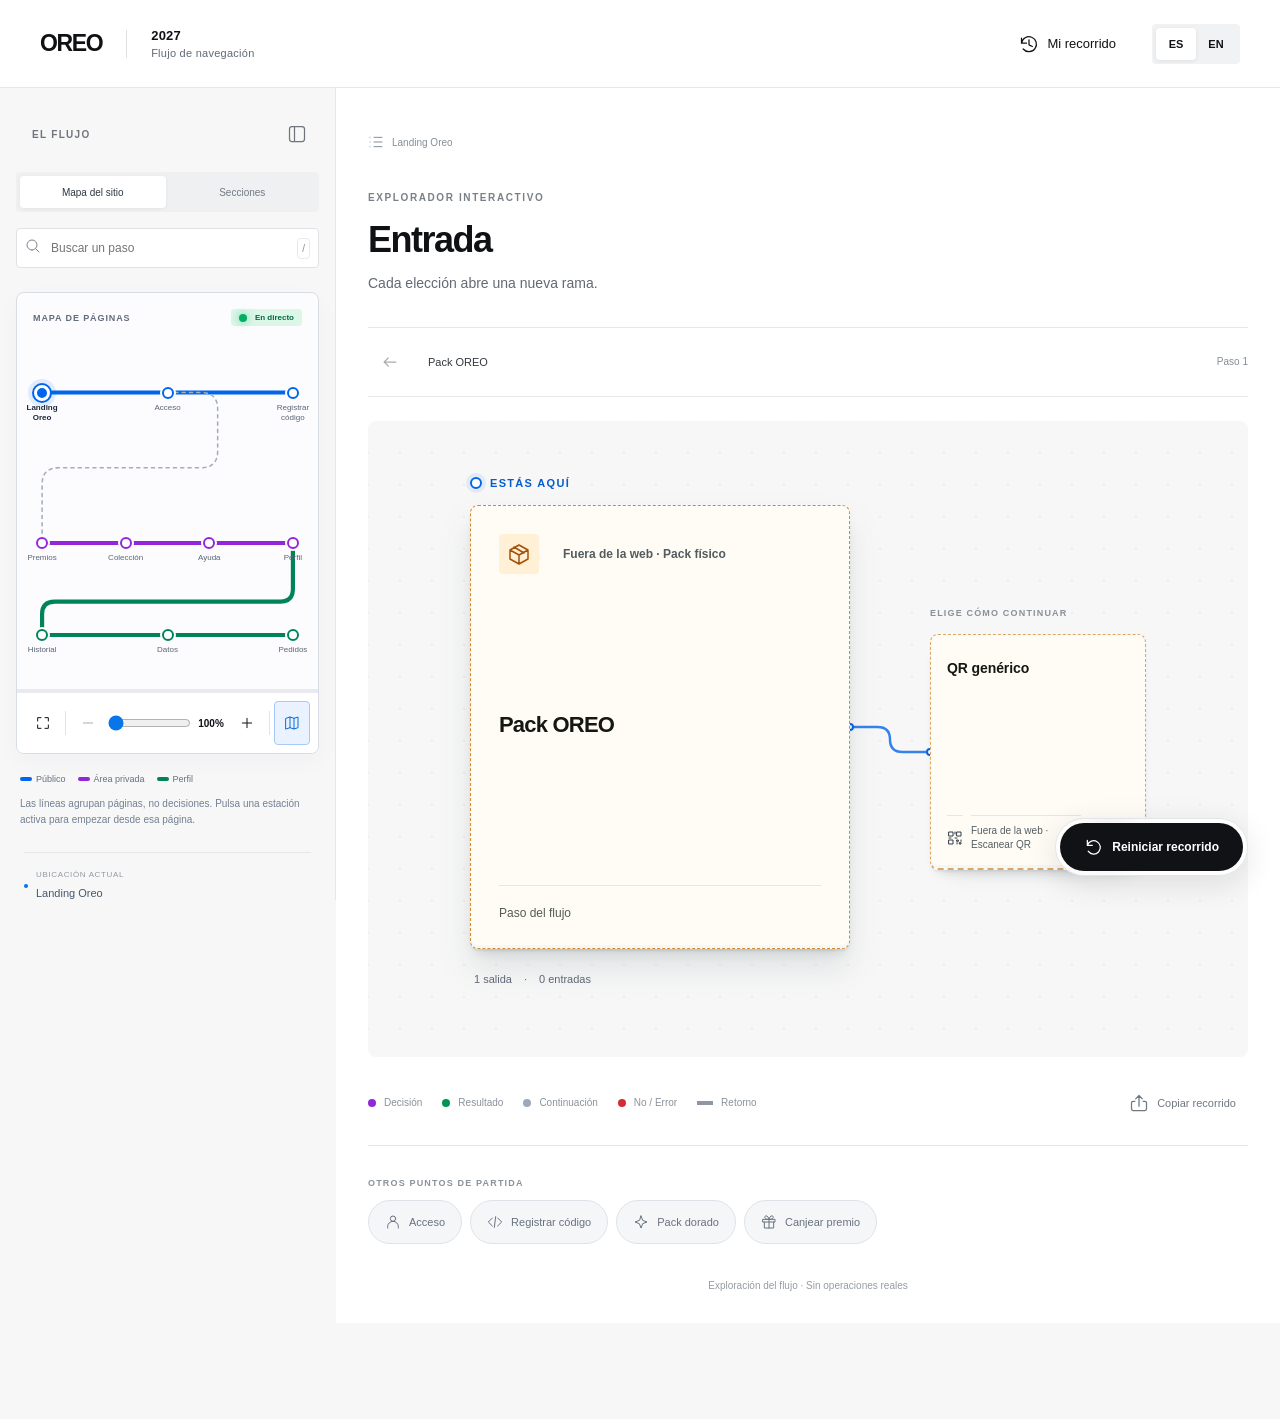
==== commit cd2438b2: "Move My prizes into Prizes and group profile histories as tabs" ====
--- a/index.html
+++ b/index.html
@@ -1,6 +1,6 @@
 <!doctype html>
 <html lang="es">
-<head><meta charset="utf-8"><meta name="viewport" content="width=device-width, initial-scale=1"><meta name="theme-color" content="#fafafa"><meta name="description" content="Explora, decisión a decisión, el flujo de navegación OREO 2027. Un árbol interactivo basado en FigJam."><title>OREO 2027 — Árbol de decisiones</title><link rel="stylesheet" href="style.css?v=20261016-canvas14"></head>
+<head><meta charset="utf-8"><meta name="viewport" content="width=device-width, initial-scale=1"><meta name="theme-color" content="#fafafa"><meta name="description" content="Explora, decisión a decisión, el flujo de navegación OREO 2027. Un árbol interactivo basado en FigJam."><title>OREO 2027 — Árbol de decisiones</title><link rel="stylesheet" href="style.css?v=20261016-profile15"></head>
 <body>
 <a class="skip" href="#main">Saltar al flujo</a>
 <header class="topbar"><div class="brand"><span class="wordmark">OREO</span><span class="brand-divider"></span><span class="project">2027<span>Flujo de navegación</span></span></div><div class="top-actions"><button class="text-btn" data-action="history" id="history-button"></button><div class="language" aria-label="Idioma"><button data-lang="es" aria-pressed="true">ES</button><button data-lang="en" aria-pressed="false">EN</button></div></div></header>
@@ -15,5 +15,5 @@
 <dialog id="history-dialog" aria-labelledby="history-title"><div class="dialog-top"><div><div class="eyebrow" id="history-eyebrow">TU EXPLORACIÓN</div><h2 id="history-title">El camino hasta aquí.</h2></div><button class="icon-btn" data-action="close-history" aria-label="Cerrar"></button></div><p id="history-description">Selecciona un paso para volver a ese punto y explorar otra salida.</p><ol id="history-list"></ol><div class="dialog-bottom"><button class="text-btn" data-action="download" id="download-button"></button><button class="primary-btn" data-action="close-history" id="continue-button">Seguir explorando</button></div></dialog>
 <div class="journey-dock"><button id="journey-reset" data-action="restart"></button></div>
 <div id="toast" role="status" aria-live="polite"></div><div id="announcement" class="sr-only" aria-live="polite"></div>
-<script type="module" src="app.js?v=20261016-canvas14"></script>
+<script type="module" src="app.js?v=20261016-profile15"></script>
 </body></html>
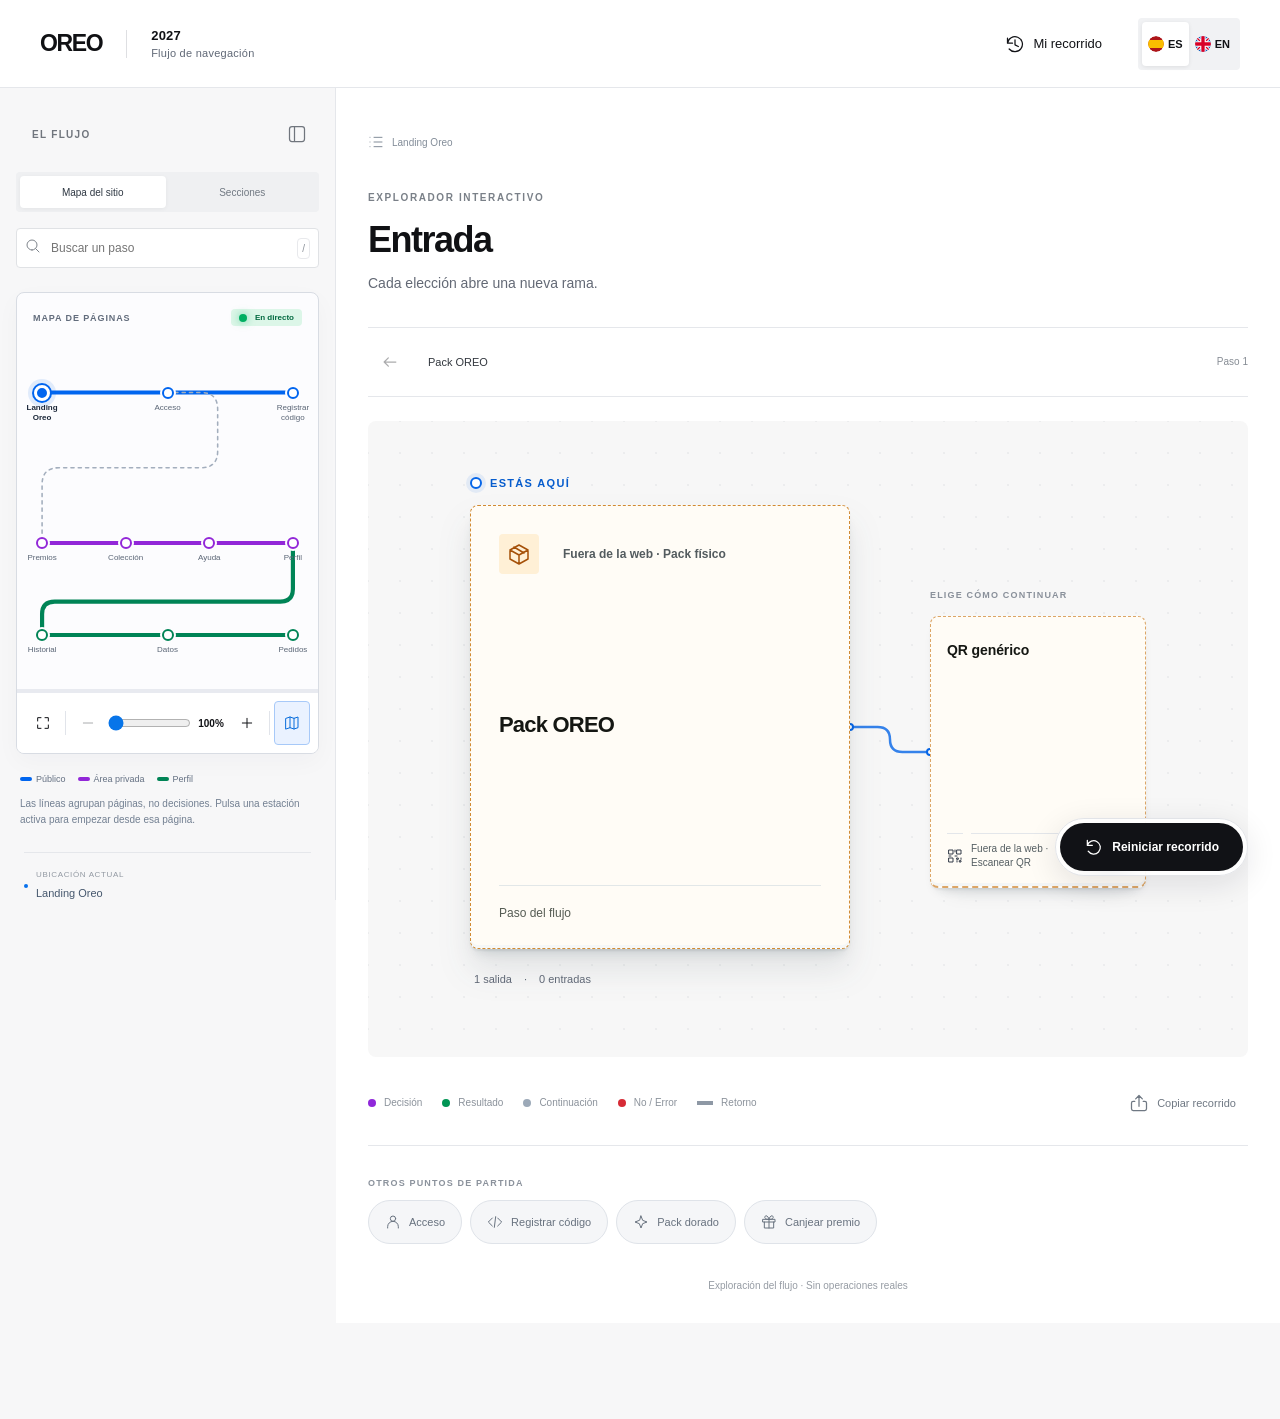
==== commit 52abea36: "Add contextual history support and circular SVG language flags" ====
--- a/index.html
+++ b/index.html
@@ -1,9 +1,9 @@
 <!doctype html>
 <html lang="es">
-<head><meta charset="utf-8"><meta name="viewport" content="width=device-width, initial-scale=1"><meta name="theme-color" content="#fafafa"><meta name="description" content="Explora, decisión a decisión, el flujo de navegación OREO 2027. Un árbol interactivo basado en FigJam."><title>OREO 2027 — Árbol de decisiones</title><link rel="stylesheet" href="style.css?v=20261016-profile15"></head>
+<head><meta charset="utf-8"><meta name="viewport" content="width=device-width, initial-scale=1"><meta name="theme-color" content="#fafafa"><meta name="description" content="Explora, decisión a decisión, el flujo de navegación OREO 2027. Un árbol interactivo basado en FigJam."><title>OREO 2027 — Árbol de decisiones</title><link rel="stylesheet" href="style.css?v=20261016-support16"></head>
 <body>
 <a class="skip" href="#main">Saltar al flujo</a>
-<header class="topbar"><div class="brand"><span class="wordmark">OREO</span><span class="brand-divider"></span><span class="project">2027<span>Flujo de navegación</span></span></div><div class="top-actions"><button class="text-btn" data-action="history" id="history-button"></button><div class="language" aria-label="Idioma"><button data-lang="es" aria-pressed="true">ES</button><button data-lang="en" aria-pressed="false">EN</button></div></div></header>
+<header class="topbar"><div class="brand"><span class="wordmark">OREO</span><span class="brand-divider"></span><span class="project">2027<span>Flujo de navegación</span></span></div><div class="top-actions"><button class="text-btn" data-action="history" id="history-button"></button><div class="language" aria-label="Idioma"><button data-lang="es" aria-pressed="true" aria-label="Español"><svg class="language-flag" viewBox="0 0 24 24" aria-hidden="true" focusable="false"><defs><clipPath id="flag-es"><circle cx="12" cy="12" r="12"/></clipPath></defs><g clip-path="url(#flag-es)"><circle cx="12" cy="12" r="12" fill="#ad1519"/><path d="M0 6h24v12H0z" fill="#fabd00"/></g></svg>ES</button><button data-lang="en" aria-pressed="false" aria-label="English"><svg class="language-flag" viewBox="0 0 24 24" aria-hidden="true" focusable="false"><defs><clipPath id="flag-en"><circle cx="12" cy="12" r="12"/></clipPath></defs><g clip-path="url(#flag-en)"><path fill="#0052b4" d="M0 0h24v24H0z"/><path stroke="#fff" stroke-width="5" d="m0 0 24 24M24 0 0 24"/><path stroke="#d80027" stroke-width="2" d="m0 0 24 24M24 0 0 24"/><path stroke="#fff" stroke-width="8" d="M12 0v24M0 12h24"/><path stroke="#d80027" stroke-width="5" d="M12 0v24M0 12h24"/></g></svg>EN</button></div></div></header>
 <button class="icon-btn mobile-index panel-reopen" data-action="index" aria-label="Desplegar panel lateral"></button><div class="shell"><aside id="sidebar" class="sidebar" aria-label="Mapa del sitio"><div class="side-head"><span id="index-label">EL FLUJO</span><button class="icon-btn mobile-index panel-toggle" data-action="index" aria-label="Plegar panel lateral"></button></div><div class="side-tabs"><button data-view="map" aria-pressed="true">Mapa del sitio</button><button data-view="steps" aria-pressed="false">Secciones</button></div><label class="search-wrap"><span id="search-icon"></span><input id="search" type="search" placeholder="Buscar un paso" aria-label="Buscar un paso" autocomplete="off"><kbd>/</kbd></label><nav id="sections"></nav><div class="location-note" id="location-note"></div><div class="side-foot"><span class="status-dot"></span><span id="source-label">145 pasos · 178 conexiones</span><a id="figma-link" href="https://www.figma.com/board/nktpG8guLMB3CYdt7mDvQu/OREO-2027?node-id=0-1" target="_blank" rel="noopener noreferrer">FigJam ↗</a></div></aside>
 <div id="mobile-scrim" data-action="close-index"></div>
 <main id="main" tabindex="-1"><div class="where-bar"><button id="where-button" data-action="locate" aria-label="Ver ubicación en el mapa"></button></div><div class="main-top"><div><div class="eyebrow" id="eyebrow">EXPLORADOR INTERACTIVO</div><h1 id="section-title">Área pública</h1><p class="subtitle" id="subtitle">Cada elección abre una nueva rama.</p></div><button class="text-btn reset" data-action="restart" id="reset-button"></button></div>
@@ -15,5 +15,5 @@
 <dialog id="history-dialog" aria-labelledby="history-title"><div class="dialog-top"><div><div class="eyebrow" id="history-eyebrow">TU EXPLORACIÓN</div><h2 id="history-title">El camino hasta aquí.</h2></div><button class="icon-btn" data-action="close-history" aria-label="Cerrar"></button></div><p id="history-description">Selecciona un paso para volver a ese punto y explorar otra salida.</p><ol id="history-list"></ol><div class="dialog-bottom"><button class="text-btn" data-action="download" id="download-button"></button><button class="primary-btn" data-action="close-history" id="continue-button">Seguir explorando</button></div></dialog>
 <div class="journey-dock"><button id="journey-reset" data-action="restart"></button></div>
 <div id="toast" role="status" aria-live="polite"></div><div id="announcement" class="sr-only" aria-live="polite"></div>
-<script type="module" src="app.js?v=20261016-profile15"></script>
+<script type="module" src="app.js?v=20261016-support16"></script>
 </body></html>
--- a/style.css
+++ b/style.css
@@ -289,3 +289,6 @@
 @media(max-width:900px){.choice .choice-title,#current-node h2{overflow:visible;max-height:none}}
 /* Expand the canvas into the space released by the collapsed sidebar. */
 @media(min-width:901px){body.sidebar-collapsed main{padding-left:16px;padding-right:16px}body.sidebar-collapsed .stage{width:100%;max-width:none;justify-content:center}}
+
+/* Compact vector language markers */
+.language button{display:inline-flex;align-items:center;justify-content:center;gap:4px;min-height:44px}.language-flag{width:16px;height:16px;flex:none;display:block;border-radius:50%}
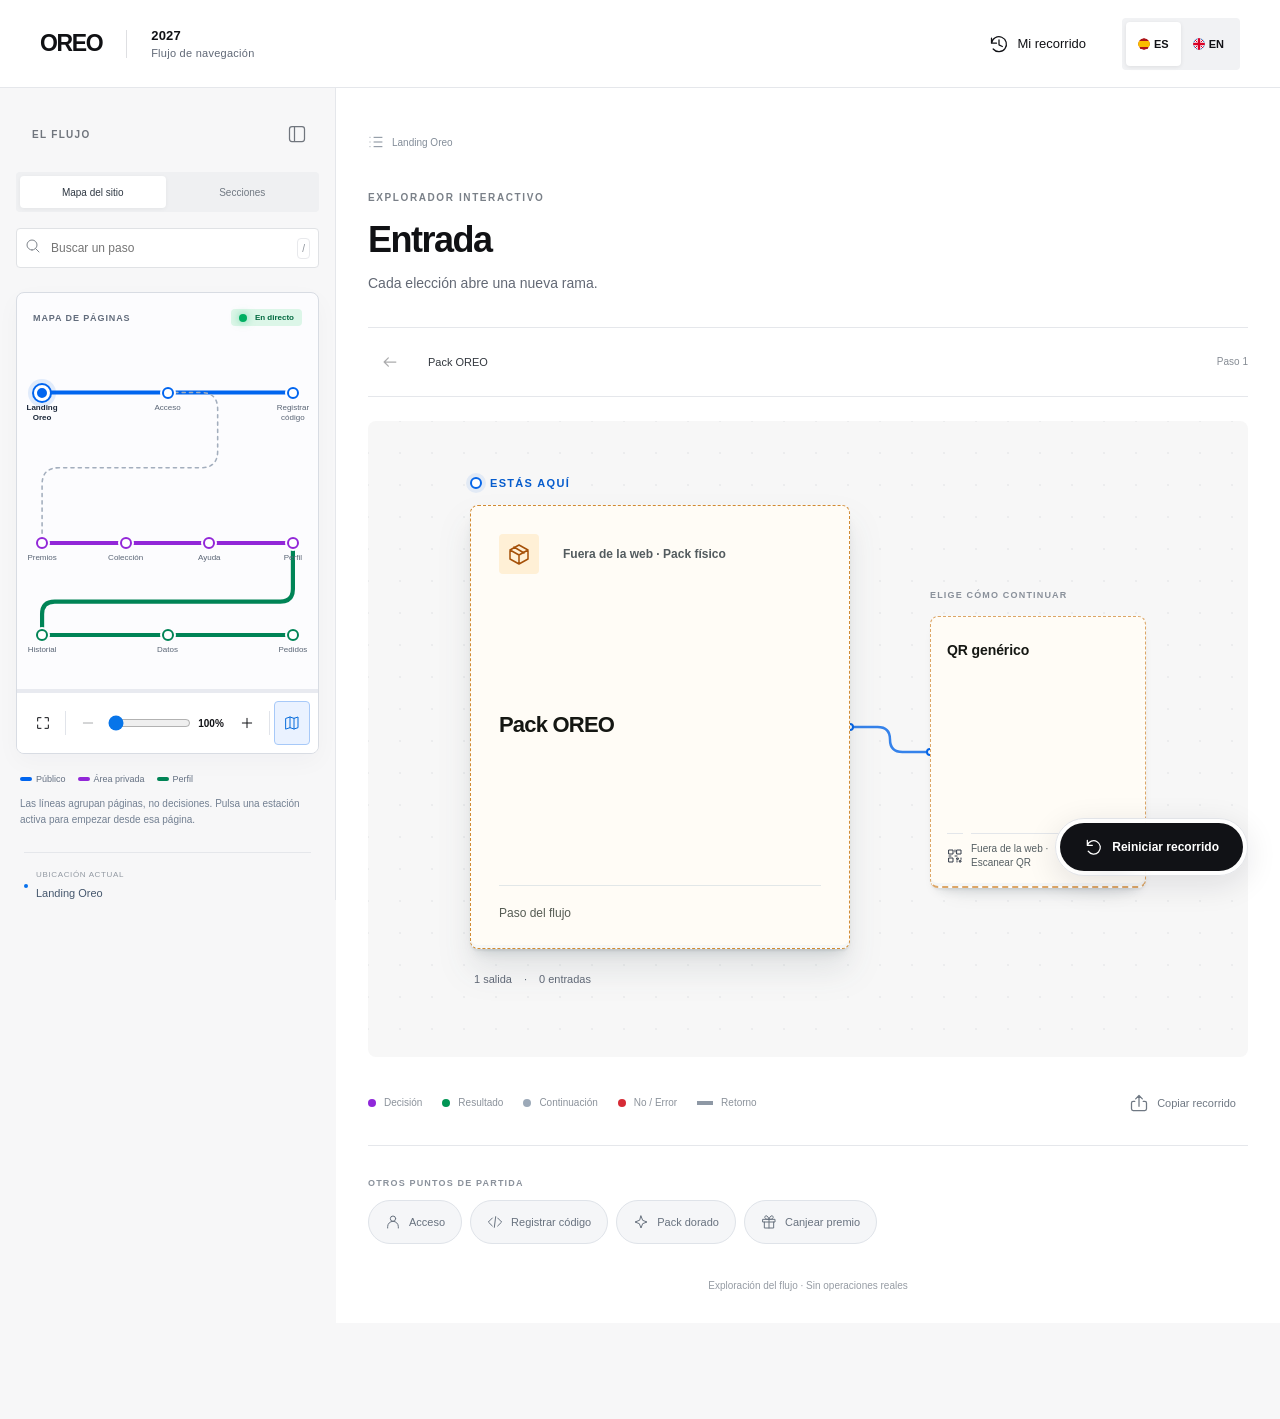
==== commit 15c8bcf1: "Refine compact language flags and comfortable horizontal padding" ====
--- a/index.html
+++ b/index.html
@@ -1,6 +1,6 @@
 <!doctype html>
 <html lang="es">
-<head><meta charset="utf-8"><meta name="viewport" content="width=device-width, initial-scale=1"><meta name="theme-color" content="#fafafa"><meta name="description" content="Explora, decisión a decisión, el flujo de navegación OREO 2027. Un árbol interactivo basado en FigJam."><title>OREO 2027 — Árbol de decisiones</title><link rel="stylesheet" href="style.css?v=20261016-support16"></head>
+<head><meta charset="utf-8"><meta name="viewport" content="width=device-width, initial-scale=1"><meta name="theme-color" content="#fafafa"><meta name="description" content="Explora, decisión a decisión, el flujo de navegación OREO 2027. Un árbol interactivo basado en FigJam."><title>OREO 2027 — Árbol de decisiones</title><link rel="stylesheet" href="style.css?v=20261016-flags17"></head>
 <body>
 <a class="skip" href="#main">Saltar al flujo</a>
 <header class="topbar"><div class="brand"><span class="wordmark">OREO</span><span class="brand-divider"></span><span class="project">2027<span>Flujo de navegación</span></span></div><div class="top-actions"><button class="text-btn" data-action="history" id="history-button"></button><div class="language" aria-label="Idioma"><button data-lang="es" aria-pressed="true" aria-label="Español"><svg class="language-flag" viewBox="0 0 24 24" aria-hidden="true" focusable="false"><defs><clipPath id="flag-es"><circle cx="12" cy="12" r="12"/></clipPath></defs><g clip-path="url(#flag-es)"><circle cx="12" cy="12" r="12" fill="#ad1519"/><path d="M0 6h24v12H0z" fill="#fabd00"/></g></svg>ES</button><button data-lang="en" aria-pressed="false" aria-label="English"><svg class="language-flag" viewBox="0 0 24 24" aria-hidden="true" focusable="false"><defs><clipPath id="flag-en"><circle cx="12" cy="12" r="12"/></clipPath></defs><g clip-path="url(#flag-en)"><path fill="#0052b4" d="M0 0h24v24H0z"/><path stroke="#fff" stroke-width="5" d="m0 0 24 24M24 0 0 24"/><path stroke="#d80027" stroke-width="2" d="m0 0 24 24M24 0 0 24"/><path stroke="#fff" stroke-width="8" d="M12 0v24M0 12h24"/><path stroke="#d80027" stroke-width="5" d="M12 0v24M0 12h24"/></g></svg>EN</button></div></div></header>
@@ -15,5 +15,5 @@
 <dialog id="history-dialog" aria-labelledby="history-title"><div class="dialog-top"><div><div class="eyebrow" id="history-eyebrow">TU EXPLORACIÓN</div><h2 id="history-title">El camino hasta aquí.</h2></div><button class="icon-btn" data-action="close-history" aria-label="Cerrar"></button></div><p id="history-description">Selecciona un paso para volver a ese punto y explorar otra salida.</p><ol id="history-list"></ol><div class="dialog-bottom"><button class="text-btn" data-action="download" id="download-button"></button><button class="primary-btn" data-action="close-history" id="continue-button">Seguir explorando</button></div></dialog>
 <div class="journey-dock"><button id="journey-reset" data-action="restart"></button></div>
 <div id="toast" role="status" aria-live="polite"></div><div id="announcement" class="sr-only" aria-live="polite"></div>
-<script type="module" src="app.js?v=20261016-support16"></script>
+<script type="module" src="app.js?v=20261016-flags17"></script>
 </body></html>
--- a/style.css
+++ b/style.css
@@ -291,4 +291,6 @@
 @media(min-width:901px){body.sidebar-collapsed main{padding-left:16px;padding-right:16px}body.sidebar-collapsed .stage{width:100%;max-width:none;justify-content:center}}
 
 /* Compact vector language markers */
-.language button{display:inline-flex;align-items:center;justify-content:center;gap:4px;min-height:44px}.language-flag{width:16px;height:16px;flex:none;display:block;border-radius:50%}
+.language button{display:inline-flex;align-items:center;justify-content:center;gap:4px;min-height:44px}.language-flag{width:12px;height:12px;flex:none;display:block;border-radius:50%}
+
+.language button{padding-inline:12px;gap:4px}
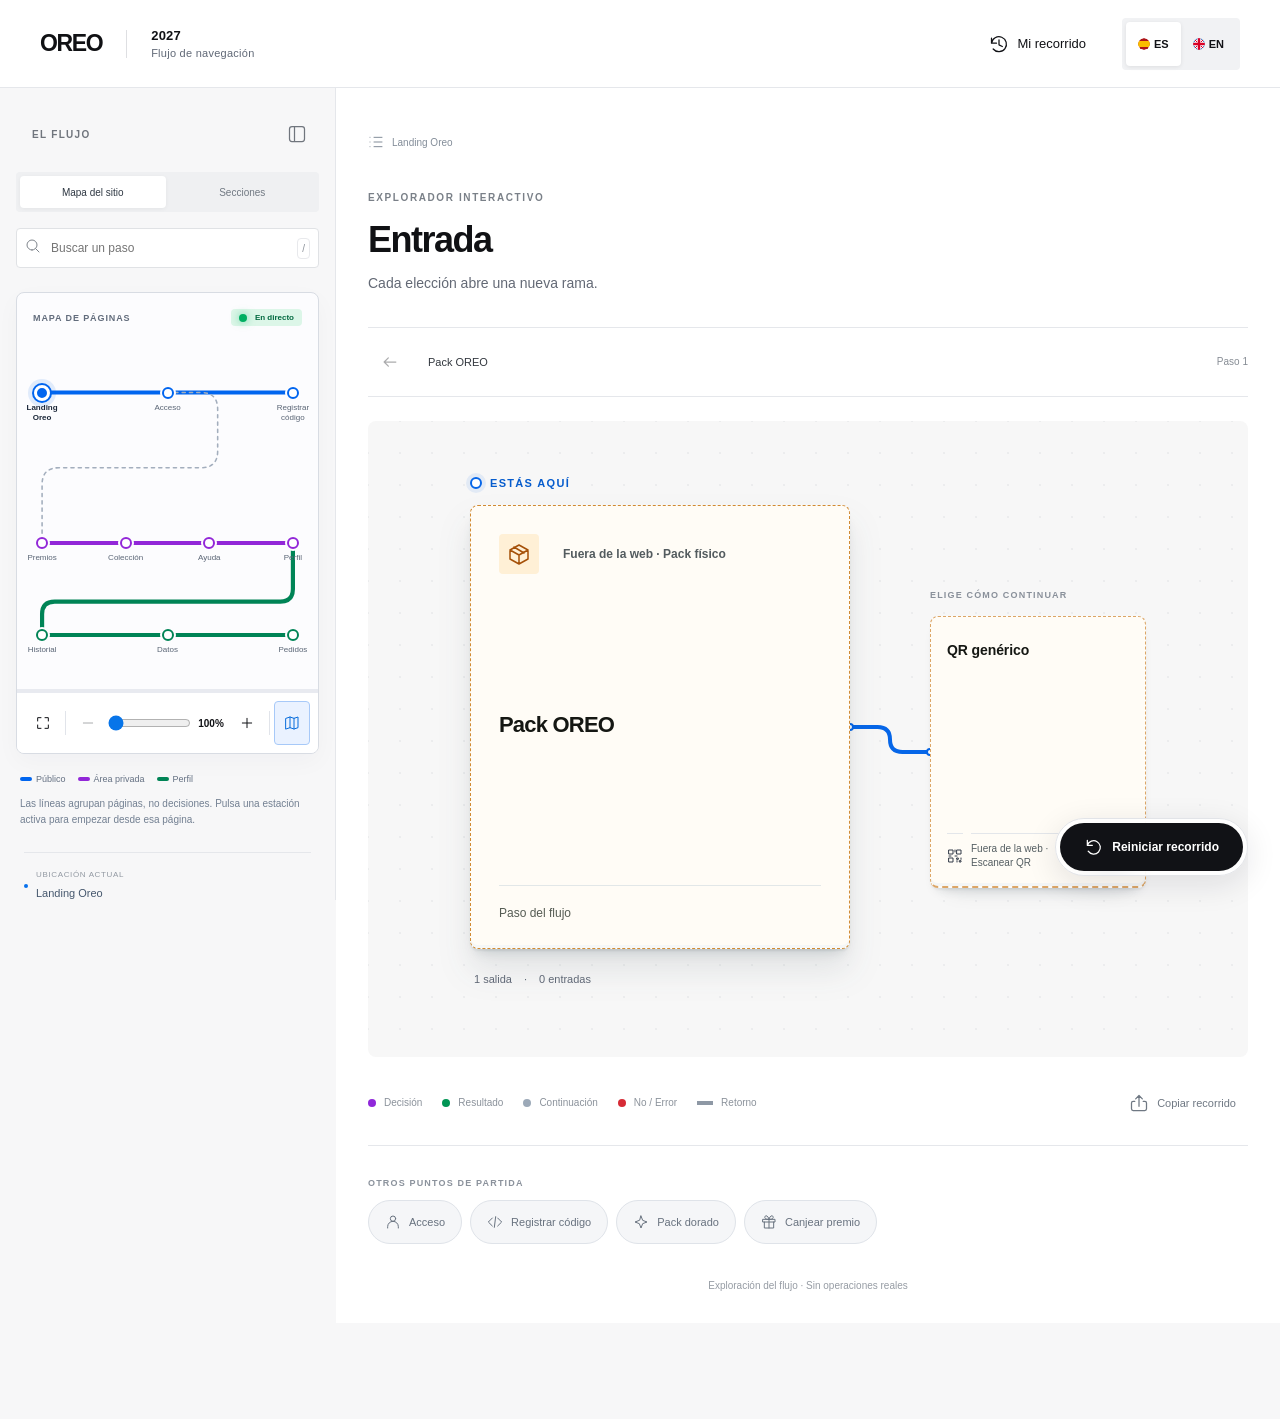
==== commit 91fe0eea: "Add compact mobile decision carousel" ====
--- a/index.html
+++ b/index.html
@@ -1,19 +1,19 @@
 <!doctype html>
 <html lang="es">
-<head><meta charset="utf-8"><meta name="viewport" content="width=device-width, initial-scale=1"><meta name="theme-color" content="#fafafa"><meta name="description" content="Explora, decisión a decisión, el flujo de navegación OREO 2027. Un árbol interactivo basado en FigJam."><title>OREO 2027 — Árbol de decisiones</title><link rel="stylesheet" href="style.css?v=20261016-flags17"></head>
+<head><meta charset="utf-8"><meta name="viewport" content="width=device-width, initial-scale=1, viewport-fit=cover"><meta name="theme-color" content="#fafafa"><meta name="description" content="Explora, decisión a decisión, el flujo de navegación OREO 2027. Un árbol interactivo basado en FigJam."><title>OREO 2027 — Árbol de decisiones</title><link rel="stylesheet" href="style.css?v=20261016-mobile19"></head>
 <body>
 <a class="skip" href="#main">Saltar al flujo</a>
-<header class="topbar"><div class="brand"><span class="wordmark">OREO</span><span class="brand-divider"></span><span class="project">2027<span>Flujo de navegación</span></span></div><div class="top-actions"><button class="text-btn" data-action="history" id="history-button"></button><div class="language" aria-label="Idioma"><button data-lang="es" aria-pressed="true" aria-label="Español"><svg class="language-flag" viewBox="0 0 24 24" aria-hidden="true" focusable="false"><defs><clipPath id="flag-es"><circle cx="12" cy="12" r="12"/></clipPath></defs><g clip-path="url(#flag-es)"><circle cx="12" cy="12" r="12" fill="#ad1519"/><path d="M0 6h24v12H0z" fill="#fabd00"/></g></svg>ES</button><button data-lang="en" aria-pressed="false" aria-label="English"><svg class="language-flag" viewBox="0 0 24 24" aria-hidden="true" focusable="false"><defs><clipPath id="flag-en"><circle cx="12" cy="12" r="12"/></clipPath></defs><g clip-path="url(#flag-en)"><path fill="#0052b4" d="M0 0h24v24H0z"/><path stroke="#fff" stroke-width="5" d="m0 0 24 24M24 0 0 24"/><path stroke="#d80027" stroke-width="2" d="m0 0 24 24M24 0 0 24"/><path stroke="#fff" stroke-width="8" d="M12 0v24M0 12h24"/><path stroke="#d80027" stroke-width="5" d="M12 0v24M0 12h24"/></g></svg>EN</button></div></div></header>
+<header class="topbar"><div class="brand"><span class="wordmark">OREO</span><span class="brand-divider"></span><span class="project">2027<span>Flujo de navegación</span></span></div><div class="top-actions"><button class="text-btn" data-action="history" id="history-button"></button><div class="language" role="group" aria-label="Idioma"><button data-lang="es" aria-pressed="true" aria-label="Español"><svg class="language-flag" viewBox="0 0 24 24" aria-hidden="true" focusable="false"><defs><clipPath id="flag-es"><circle cx="12" cy="12" r="12"/></clipPath></defs><g clip-path="url(#flag-es)"><circle cx="12" cy="12" r="12" fill="#ad1519"/><path d="M0 6h24v12H0z" fill="#fabd00"/></g></svg>ES</button><button data-lang="en" aria-pressed="false" aria-label="English"><svg class="language-flag" viewBox="0 0 24 24" aria-hidden="true" focusable="false"><defs><clipPath id="flag-en"><circle cx="12" cy="12" r="12"/></clipPath></defs><g clip-path="url(#flag-en)"><path fill="#0052b4" d="M0 0h24v24H0z"/><path stroke="#fff" stroke-width="5" d="m0 0 24 24M24 0 0 24"/><path stroke="#d80027" stroke-width="2" d="m0 0 24 24M24 0 0 24"/><path stroke="#fff" stroke-width="8" d="M12 0v24M0 12h24"/><path stroke="#d80027" stroke-width="5" d="M12 0v24M0 12h24"/></g></svg>EN</button></div></div></header>
 <button class="icon-btn mobile-index panel-reopen" data-action="index" aria-label="Desplegar panel lateral"></button><div class="shell"><aside id="sidebar" class="sidebar" aria-label="Mapa del sitio"><div class="side-head"><span id="index-label">EL FLUJO</span><button class="icon-btn mobile-index panel-toggle" data-action="index" aria-label="Plegar panel lateral"></button></div><div class="side-tabs"><button data-view="map" aria-pressed="true">Mapa del sitio</button><button data-view="steps" aria-pressed="false">Secciones</button></div><label class="search-wrap"><span id="search-icon"></span><input id="search" type="search" placeholder="Buscar un paso" aria-label="Buscar un paso" autocomplete="off"><kbd>/</kbd></label><nav id="sections"></nav><div class="location-note" id="location-note"></div><div class="side-foot"><span class="status-dot"></span><span id="source-label">145 pasos · 178 conexiones</span><a id="figma-link" href="https://www.figma.com/board/nktpG8guLMB3CYdt7mDvQu/OREO-2027?node-id=0-1" target="_blank" rel="noopener noreferrer">FigJam ↗</a></div></aside>
 <div id="mobile-scrim" data-action="close-index"></div>
 <main id="main" tabindex="-1"><div class="where-bar"><button id="where-button" data-action="locate" aria-label="Ver ubicación en el mapa"></button></div><div class="main-top"><div><div class="eyebrow" id="eyebrow">EXPLORADOR INTERACTIVO</div><h1 id="section-title">Área pública</h1><p class="subtitle" id="subtitle">Cada elección abre una nueva rama.</p></div><button class="text-btn reset" data-action="restart" id="reset-button"></button></div>
 <div class="route-strip"><button class="icon-btn" id="back-button" data-action="back" aria-label="Paso anterior"></button><nav id="breadcrumb" aria-label="Recorrido"></nav><span id="step-count"></span></div>
-<section id="stage" class="stage" aria-label="Árbol de decisiones"><svg id="wires" aria-hidden="true"></svg><div class="current-column"><div class="node-caption" id="current-caption">ESTÁS AQUÍ</div><div class="current-stack" id="current-stack"><div class="stack-sheets" id="stack-sheets"></div><article id="current-node" tabindex="-1"></article><span id="stack-tooltip" class="stack-tooltip" role="tooltip" hidden></span></div><div id="current-meta"></div></div><div class="choices-column"><div class="node-caption" id="choices-caption">ELIGE CÓMO CONTINUAR</div><div id="choices"></div></div></section>
+<section id="stage" class="stage" aria-label="Árbol de decisiones"><svg id="wires" aria-hidden="true"></svg><div class="current-column"><div class="node-caption" id="current-caption">ESTÁS AQUÍ</div><div class="current-stack" id="current-stack"><div class="stack-sheets" id="stack-sheets"></div><article id="current-node" tabindex="-1"></article><span id="stack-tooltip" class="stack-tooltip" role="tooltip" hidden></span></div><div id="current-meta"></div></div><div class="choices-column"><div class="node-caption" id="choices-caption">ELIGE CÓMO CONTINUAR</div><div id="choices"></div><div id="choice-pagination" class="choice-pagination" hidden><div id="choice-dots" class="choice-dots" role="group"></div><output id="choice-count" class="choice-count" aria-live="polite"></output></div></div></section>
 <div class="canvas-footer"><div class="legend"><span><i class="legend-dot decision"></i><span id="legend-decision">Decisión</span></span><span><i class="legend-dot result"></i><span id="legend-result">Resultado</span></span><span><i class="legend-dot"></i><span id="legend-normal">Continuación</span></span><span><i class="legend-dot error"></i><span id="legend-error">No / Error</span></span><span><i class="legend-dash"></i><span id="legend-return">Retorno</span></span></div><button class="text-btn" data-action="share" id="share-button"></button></div>
 <section class="quick-starts" aria-label="Puntos de partida"><div class="quick-heading" id="quick-title">OTROS PUNTOS DE PARTIDA</div><div id="quick-links"></div></section>
 <footer class="note" id="note">Exploración del flujo · Sin operaciones reales</footer></main></div>
 <dialog id="history-dialog" aria-labelledby="history-title"><div class="dialog-top"><div><div class="eyebrow" id="history-eyebrow">TU EXPLORACIÓN</div><h2 id="history-title">El camino hasta aquí.</h2></div><button class="icon-btn" data-action="close-history" aria-label="Cerrar"></button></div><p id="history-description">Selecciona un paso para volver a ese punto y explorar otra salida.</p><ol id="history-list"></ol><div class="dialog-bottom"><button class="text-btn" data-action="download" id="download-button"></button><button class="primary-btn" data-action="close-history" id="continue-button">Seguir explorando</button></div></dialog>
 <div class="journey-dock"><button id="journey-reset" data-action="restart"></button></div>
 <div id="toast" role="status" aria-live="polite"></div><div id="announcement" class="sr-only" aria-live="polite"></div>
-<script type="module" src="app.js?v=20261016-flags17"></script>
+<script type="module" src="app.js?v=20261016-mobile19"></script>
 </body></html>
--- a/style.css
+++ b/style.css
@@ -294,3 +294,83 @@
 .language button{display:inline-flex;align-items:center;justify-content:center;gap:4px;min-height:44px}.language-flag{width:12px;height:12px;flex:none;display:block;border-radius:50%}
 
 .language button{padding-inline:12px;gap:4px}
+.choice-pagination{display:none}
+
+/* Mobile adaptation: the desktop composition and measurements remain untouched. */
+@media(max-width:600px){
+ :root{--header-height:calc(112px + env(safe-area-inset-top))}
+ html,body{max-width:100%;overflow-x:clip}
+ body{padding-bottom:calc(96px + env(safe-area-inset-bottom))}
+ .topbar{height:var(--header-height);padding:calc(12px + env(safe-area-inset-top)) max(16px,env(safe-area-inset-right)) 12px max(16px,env(safe-area-inset-left))}
+ .topbar .language button{min-width:44px;min-height:44px}
+ .panel-reopen{top:calc(56px + env(safe-area-inset-top));left:max(12px,env(safe-area-inset-left));width:44px;min-width:44px;height:44px;border:0;border-radius:8px;background:transparent;z-index:41}
+ .where-bar{padding-left:0}
+ .sidebar{width:min(352px,calc(100vw - 8px));padding-left:max(16px,env(safe-area-inset-left));padding-right:16px;padding-bottom:calc(24px + env(safe-area-inset-bottom));-webkit-overflow-scrolling:touch}
+ body.index-open{overflow:hidden;touch-action:none}
+ body.index-open .sidebar{touch-action:pan-y}
+ .side-tabs button,.search-wrap,.search-wrap input{min-height:44px}
+ .metro-controls{padding:8px 4px}
+ .metro-controls button{width:44px;height:44px}
+ .metro-controls input{min-width:0}
+ .metro-divider{margin-inline:2px}
+ .metro-viewport{max-height:none;overflow:visible}
+ .metro-viewport.is-zoomed{max-height:min(360px,40dvh);overflow:auto}
+ main{padding-left:max(16px,env(safe-area-inset-left));padding-right:max(16px,env(safe-area-inset-right))}
+ .route-strip{min-width:0}
+ .crumb:not(.current):not(.crumb-ellipsis),.crumb-separator{display:none}
+ .crumb{min-height:44px}
+ .crumb.current{max-width:100%}
+ .stage{display:block;margin-inline:0;padding:28px 0 36px;overflow:clip;isolation:isolate}
+ .current-column{top:calc(var(--header-height) + 8px);padding:8px;margin-bottom:32px;background-color:#f7f7f7;max-width:100%}
+ .current-column.mobile-sticky-off{position:relative;top:auto}
+ .choices-column{padding-left:0;padding-right:0;min-width:0}
+ #current-node{height:auto;min-height:192px;padding:16px;gap:12px}
+ #current-node h2{font-size:20px;line-height:1.28;padding-bottom:4px}
+ #current-node .node-type{padding-top:12px}
+ #current-meta{padding:12px 0 0;min-height:0}
+ #current-meta>span{display:none}
+ #current-meta:empty{display:none}
+ #choices{gap:8px}
+ #choices.is-carousel{position:relative;display:flex;flex-direction:row;align-items:stretch;overflow-x:auto;overflow-y:hidden;scroll-snap-type:x mandatory;overscroll-behavior-inline:contain;-webkit-overflow-scrolling:touch;scrollbar-width:none;padding:4px 0 16px}
+ #choices.is-carousel::-webkit-scrollbar{display:none}
+ #choices.is-carousel:after{content:'';display:block;flex:0 0 24px}
+ #choices.is-carousel .choice{flex:0 0 calc(100% - 32px);width:auto;min-width:0;scroll-snap-align:start}
+ #choices.is-carousel .choice:focus-visible{outline-offset:-4px}
+ .choice{height:auto;min-height:176px;padding:16px;gap:8px}
+ .choice .choice-title{font-size:15px;line-height:1.3;padding-bottom:8px}
+ .choice .choice-context,.choice .choice-symbol{padding-top:12px}
+ .choice .choice-arrow{margin-top:8px}
+ .node-caption{font-size:10px}
+ .choice .destination,.choice .inactive-caption{font-size:11px;line-height:1.4}
+ .choice-pagination{display:flex;align-items:center;justify-content:center;gap:8px;min-height:28px;margin:0;padding:0 4px}
+ .choice-pagination[hidden]{display:none}
+ .choice-dots{display:flex;align-items:center;justify-content:center;gap:0;min-width:0}
+ .choice-dot{display:grid;place-items:center;width:24px;height:24px;min-width:24px;padding:0;border-radius:8px}
+ .choice-dot span{display:block;width:6px;height:6px;border-radius:999px;background:#aeb7c1;transition:width .18s ease,background .18s ease}
+ .choice-dot[aria-current=true] span{width:12px;background:#0666e8}
+ .choice-dot:focus-visible{outline-offset:0}
+ .choice-count{min-width:32px;color:#68717b;font-size:10px;line-height:1;font-variant-numeric:tabular-nums;text-align:right}
+ .station-name,.legend,.note{font-size:10px}
+ .stack-sheets{pointer-events:none}
+ button.stack-sheet{pointer-events:none}
+ .stack-tooltip{display:none}
+ #wires{overflow:hidden}
+ .canvas-footer{display:block}
+ .legend{display:grid;grid-template-columns:repeat(2,minmax(0,1fr));gap:12px 16px}
+ .canvas-footer .text-btn{margin-top:8px}
+ #quick-links{display:grid;grid-template-columns:repeat(2,minmax(0,1fr));gap:8px}
+ .quick-link{justify-content:center;text-align:center;white-space:normal}
+ #history-dialog{position:fixed;inset:auto 0 0;width:100%;max-width:none;height:min(88dvh,720px);max-height:calc(100dvh - env(safe-area-inset-top) - 8px);margin:0;padding:20px 16px calc(16px + env(safe-area-inset-bottom));border-radius:16px 16px 0 0;overflow:hidden}
+ #history-dialog[open]{display:flex;flex-direction:column}
+ #history-dialog .dialog-top,#history-dialog>p,#history-dialog .dialog-bottom{flex:none}
+ #history-list{flex:1;min-height:0;max-height:none;margin:16px 0;overscroll-behavior:contain;-webkit-overflow-scrolling:touch}
+ #history-dialog .dialog-bottom{display:grid;grid-template-columns:1fr;gap:8px}
+ #history-dialog .dialog-bottom>*{width:100%}
+ .journey-dock{left:max(16px,env(safe-area-inset-left));right:max(16px,env(safe-area-inset-right));bottom:max(16px,env(safe-area-inset-bottom))}
+ #toast{bottom:calc(96px + env(safe-area-inset-bottom))}
+}
+
+@media(max-width:600px) and (hover:none){
+ .choice:not(:disabled):hover{transform:none;border-color:#e0e5e7;box-shadow:0 2px 2px #20343c0d,0 8px 12px -8px #20343c33,0 16px 24px -20px #20343c30,inset 0 -3px 0 #f4f6f6}
+ .text-btn:hover,.icon-btn:hover,.quick-link:hover{background:initial}
+}
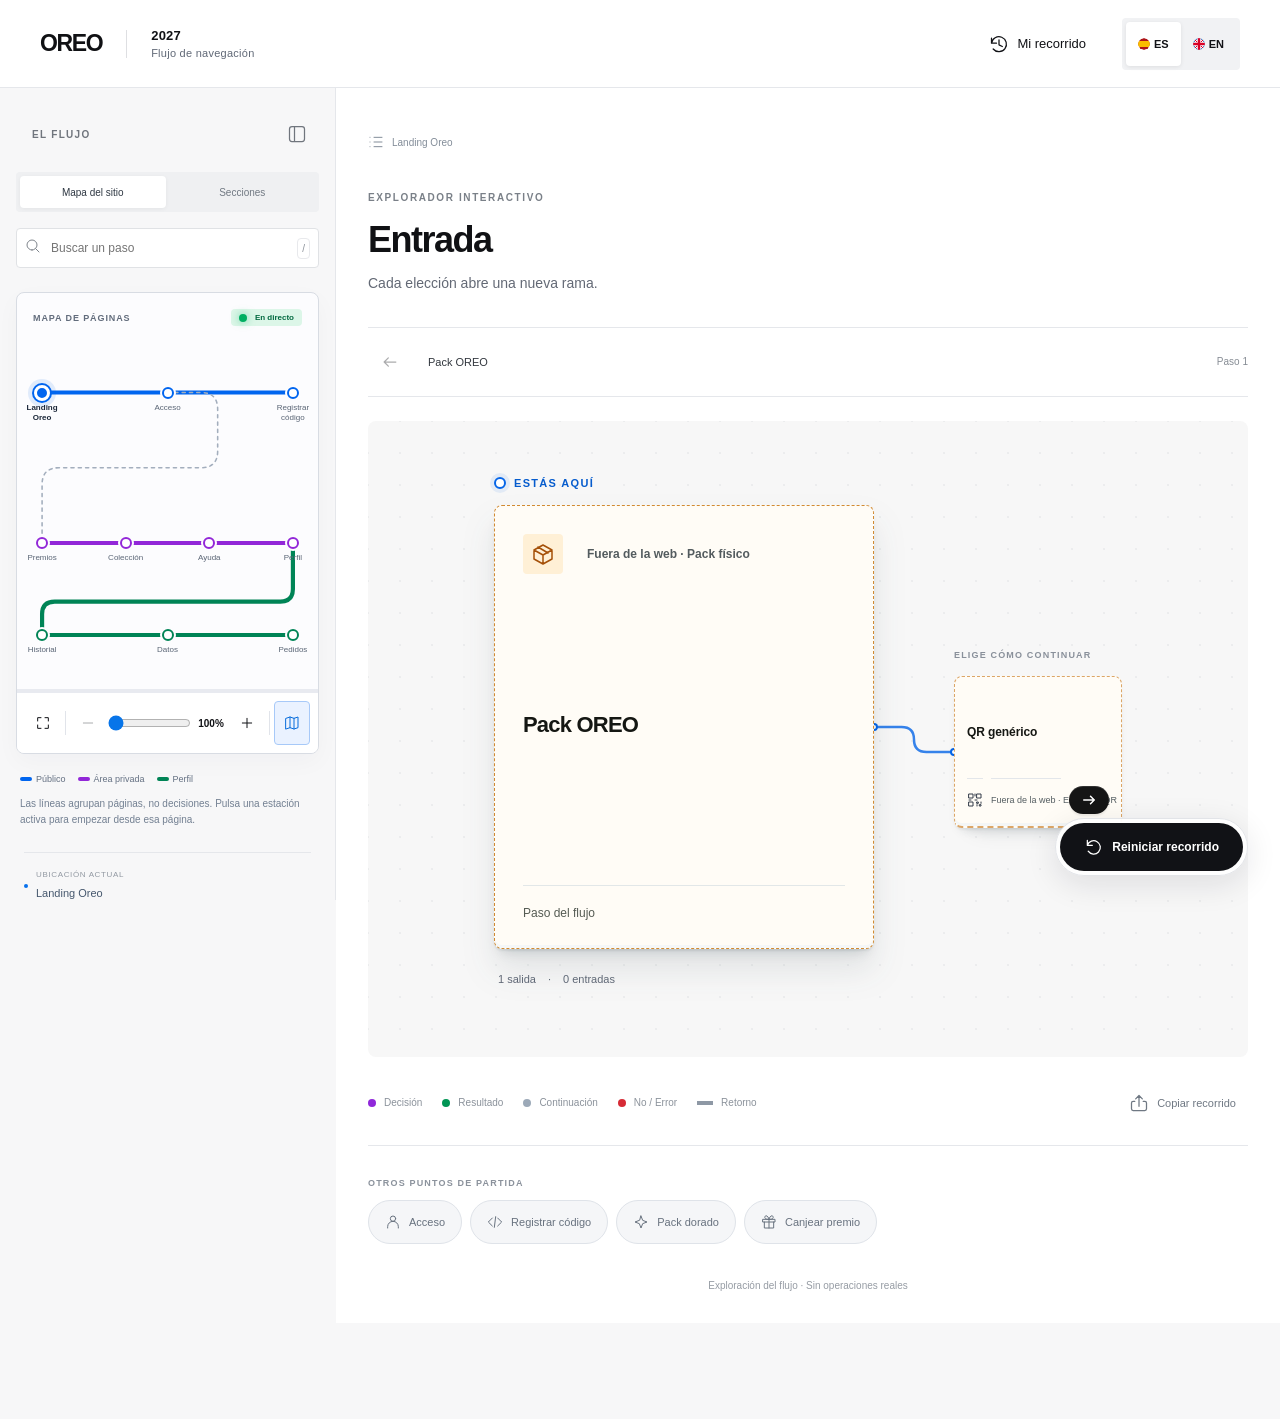
==== commit db2f14b8: "Reduce desktop secondary card height" ====
--- a/index.html
+++ b/index.html
@@ -1,6 +1,6 @@
 <!doctype html>
 <html lang="es">
-<head><meta charset="utf-8"><meta name="viewport" content="width=device-width, initial-scale=1, viewport-fit=cover"><meta name="theme-color" content="#fafafa"><meta name="description" content="Explora, decisión a decisión, el flujo de navegación OREO 2027. Un árbol interactivo basado en FigJam."><title>OREO 2027 — Árbol de decisiones</title><link rel="stylesheet" href="style.css?v=20261016-mobile19"></head>
+<head><meta charset="utf-8"><meta name="viewport" content="width=device-width, initial-scale=1, viewport-fit=cover"><meta name="theme-color" content="#fafafa"><meta name="description" content="Explora, decisión a decisión, el flujo de navegación OREO 2027. Un árbol interactivo basado en FigJam."><title>OREO 2027 — Árbol de decisiones</title><link rel="stylesheet" href="style.css?v=20261016-desktop20"></head>
 <body>
 <a class="skip" href="#main">Saltar al flujo</a>
 <header class="topbar"><div class="brand"><span class="wordmark">OREO</span><span class="brand-divider"></span><span class="project">2027<span>Flujo de navegación</span></span></div><div class="top-actions"><button class="text-btn" data-action="history" id="history-button"></button><div class="language" role="group" aria-label="Idioma"><button data-lang="es" aria-pressed="true" aria-label="Español"><svg class="language-flag" viewBox="0 0 24 24" aria-hidden="true" focusable="false"><defs><clipPath id="flag-es"><circle cx="12" cy="12" r="12"/></clipPath></defs><g clip-path="url(#flag-es)"><circle cx="12" cy="12" r="12" fill="#ad1519"/><path d="M0 6h24v12H0z" fill="#fabd00"/></g></svg>ES</button><button data-lang="en" aria-pressed="false" aria-label="English"><svg class="language-flag" viewBox="0 0 24 24" aria-hidden="true" focusable="false"><defs><clipPath id="flag-en"><circle cx="12" cy="12" r="12"/></clipPath></defs><g clip-path="url(#flag-en)"><path fill="#0052b4" d="M0 0h24v24H0z"/><path stroke="#fff" stroke-width="5" d="m0 0 24 24M24 0 0 24"/><path stroke="#d80027" stroke-width="2" d="m0 0 24 24M24 0 0 24"/><path stroke="#fff" stroke-width="8" d="M12 0v24M0 12h24"/><path stroke="#d80027" stroke-width="5" d="M12 0v24M0 12h24"/></g></svg>EN</button></div></div></header>
@@ -15,5 +15,5 @@
 <dialog id="history-dialog" aria-labelledby="history-title"><div class="dialog-top"><div><div class="eyebrow" id="history-eyebrow">TU EXPLORACIÓN</div><h2 id="history-title">El camino hasta aquí.</h2></div><button class="icon-btn" data-action="close-history" aria-label="Cerrar"></button></div><p id="history-description">Selecciona un paso para volver a ese punto y explorar otra salida.</p><ol id="history-list"></ol><div class="dialog-bottom"><button class="text-btn" data-action="download" id="download-button"></button><button class="primary-btn" data-action="close-history" id="continue-button">Seguir explorando</button></div></dialog>
 <div class="journey-dock"><button id="journey-reset" data-action="restart"></button></div>
 <div id="toast" role="status" aria-live="polite"></div><div id="announcement" class="sr-only" aria-live="polite"></div>
-<script type="module" src="app.js?v=20261016-mobile19"></script>
+<script type="module" src="app.js?v=20261016-desktop20"></script>
 </body></html>
--- a/style.css
+++ b/style.css
@@ -374,3 +374,25 @@
  .choice:not(:disabled):hover{transform:none;border-color:#e0e5e7;box-shadow:0 2px 2px #20343c0d,0 8px 12px -8px #20343c33,0 16px 24px -20px #20343c30,inset 0 -3px 0 #f4f6f6}
  .text-btn:hover,.icon-btn:hover,.quick-link:hover{background:initial}
 }
+
+/* Desktop secondary cards: concise previews, fixed rhythm and no inner scroll. */
+.choice-title-preview{display:none}
+@media(min-width:901px){
+ .stage{grid-template-columns:380px 168px;gap:80px}
+ .choices-column,#choices{width:168px}
+ .choice{width:168px;height:152px;min-height:152px;max-height:152px;aspect-ratio:auto;padding:12px;column-gap:8px;row-gap:8px;grid-template-columns:16px minmax(0,1fr) 40px;grid-template-rows:auto minmax(0,1fr) auto;overflow:hidden}
+ .choice-title-full{display:none}
+ .choice-title-preview{display:block}
+ .choice .choice-title{font-size:12px;line-height:1.3;letter-spacing:-.1px;padding:0;min-height:0;max-height:none;overflow:visible;align-self:center}
+ .choice .edge-label{font-size:9px;line-height:1.2;margin:0}
+ .choice .choice-context{font-size:9px;line-height:1.2;padding-top:8px;white-space:nowrap}
+ .choice .choice-symbol{padding-top:8px}
+ .choice .choice-symbol .icon{width:16px;height:16px}
+ .choice .choice-arrow{width:40px;height:28px;margin-top:8px}
+ .choice .choice-arrow .icon{width:18px;height:18px}
+ .choice .destination{display:none}
+ .choice .inactive-caption{font-size:8px;line-height:1.2}
+}
+@media(min-width:901px) and (max-width:1200px){
+ .stage{grid-template-columns:380px 168px;gap:32px;padding-left:8px;padding-right:8px}
+}
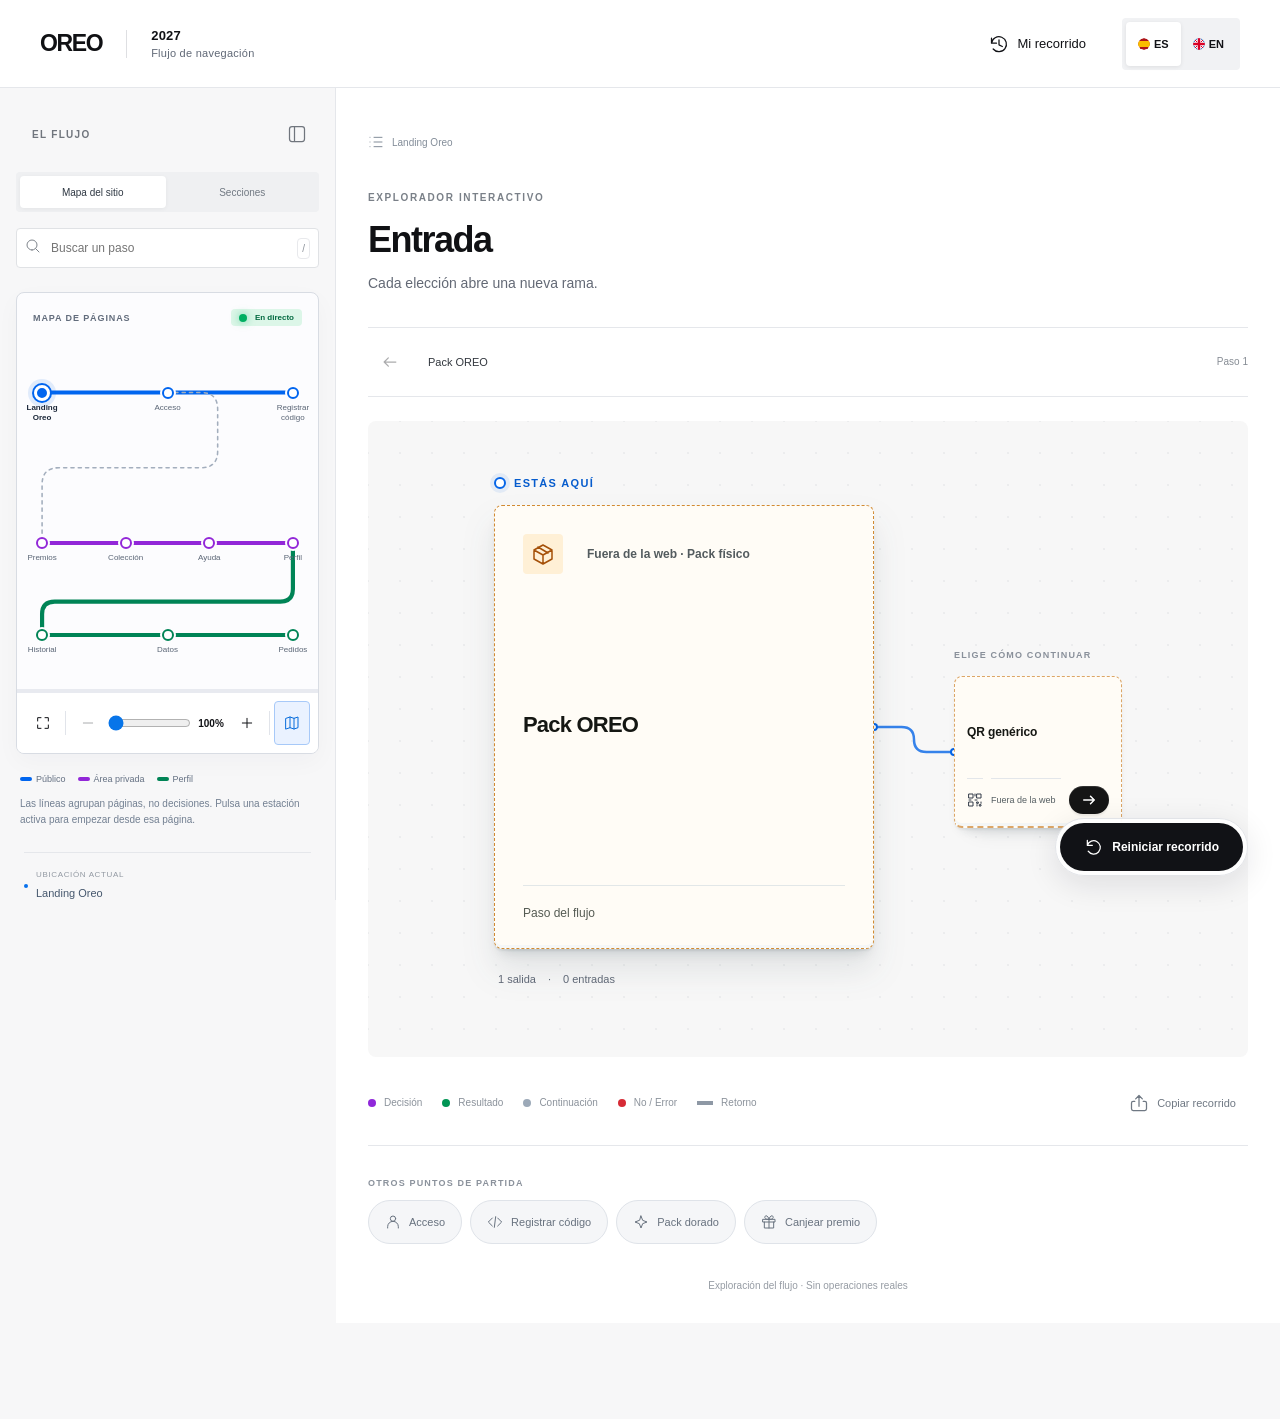
==== commit 622357b6: "Fix compact card context overflow" ====
--- a/index.html
+++ b/index.html
@@ -1,6 +1,6 @@
 <!doctype html>
 <html lang="es">
-<head><meta charset="utf-8"><meta name="viewport" content="width=device-width, initial-scale=1, viewport-fit=cover"><meta name="theme-color" content="#fafafa"><meta name="description" content="Explora, decisión a decisión, el flujo de navegación OREO 2027. Un árbol interactivo basado en FigJam."><title>OREO 2027 — Árbol de decisiones</title><link rel="stylesheet" href="style.css?v=20261016-desktop20"></head>
+<head><meta charset="utf-8"><meta name="viewport" content="width=device-width, initial-scale=1, viewport-fit=cover"><meta name="theme-color" content="#fafafa"><meta name="description" content="Explora, decisión a decisión, el flujo de navegación OREO 2027. Un árbol interactivo basado en FigJam."><title>OREO 2027 — Árbol de decisiones</title><link rel="stylesheet" href="style.css?v=20261016-desktop21"></head>
 <body>
 <a class="skip" href="#main">Saltar al flujo</a>
 <header class="topbar"><div class="brand"><span class="wordmark">OREO</span><span class="brand-divider"></span><span class="project">2027<span>Flujo de navegación</span></span></div><div class="top-actions"><button class="text-btn" data-action="history" id="history-button"></button><div class="language" role="group" aria-label="Idioma"><button data-lang="es" aria-pressed="true" aria-label="Español"><svg class="language-flag" viewBox="0 0 24 24" aria-hidden="true" focusable="false"><defs><clipPath id="flag-es"><circle cx="12" cy="12" r="12"/></clipPath></defs><g clip-path="url(#flag-es)"><circle cx="12" cy="12" r="12" fill="#ad1519"/><path d="M0 6h24v12H0z" fill="#fabd00"/></g></svg>ES</button><button data-lang="en" aria-pressed="false" aria-label="English"><svg class="language-flag" viewBox="0 0 24 24" aria-hidden="true" focusable="false"><defs><clipPath id="flag-en"><circle cx="12" cy="12" r="12"/></clipPath></defs><g clip-path="url(#flag-en)"><path fill="#0052b4" d="M0 0h24v24H0z"/><path stroke="#fff" stroke-width="5" d="m0 0 24 24M24 0 0 24"/><path stroke="#d80027" stroke-width="2" d="m0 0 24 24M24 0 0 24"/><path stroke="#fff" stroke-width="8" d="M12 0v24M0 12h24"/><path stroke="#d80027" stroke-width="5" d="M12 0v24M0 12h24"/></g></svg>EN</button></div></div></header>
@@ -15,5 +15,5 @@
 <dialog id="history-dialog" aria-labelledby="history-title"><div class="dialog-top"><div><div class="eyebrow" id="history-eyebrow">TU EXPLORACIÓN</div><h2 id="history-title">El camino hasta aquí.</h2></div><button class="icon-btn" data-action="close-history" aria-label="Cerrar"></button></div><p id="history-description">Selecciona un paso para volver a ese punto y explorar otra salida.</p><ol id="history-list"></ol><div class="dialog-bottom"><button class="text-btn" data-action="download" id="download-button"></button><button class="primary-btn" data-action="close-history" id="continue-button">Seguir explorando</button></div></dialog>
 <div class="journey-dock"><button id="journey-reset" data-action="restart"></button></div>
 <div id="toast" role="status" aria-live="polite"></div><div id="announcement" class="sr-only" aria-live="polite"></div>
-<script type="module" src="app.js?v=20261016-desktop20"></script>
+<script type="module" src="app.js?v=20261016-desktop21"></script>
 </body></html>
--- a/style.css
+++ b/style.css
@@ -376,13 +376,15 @@
 }
 
 /* Desktop secondary cards: concise previews, fixed rhythm and no inner scroll. */
-.choice-title-preview{display:none}
+.choice-title-preview,.choice-context-preview{display:none}
 @media(min-width:901px){
  .stage{grid-template-columns:380px 168px;gap:80px}
  .choices-column,#choices{width:168px}
  .choice{width:168px;height:152px;min-height:152px;max-height:152px;aspect-ratio:auto;padding:12px;column-gap:8px;row-gap:8px;grid-template-columns:16px minmax(0,1fr) 40px;grid-template-rows:auto minmax(0,1fr) auto;overflow:hidden}
  .choice-title-full{display:none}
  .choice-title-preview{display:block}
+ .choice-context-full{display:none}
+ .choice-context-preview{display:block;overflow:visible}
  .choice .choice-title{font-size:12px;line-height:1.3;letter-spacing:-.1px;padding:0;min-height:0;max-height:none;overflow:visible;align-self:center}
  .choice .edge-label{font-size:9px;line-height:1.2;margin:0}
  .choice .choice-context{font-size:9px;line-height:1.2;padding-top:8px;white-space:nowrap}
